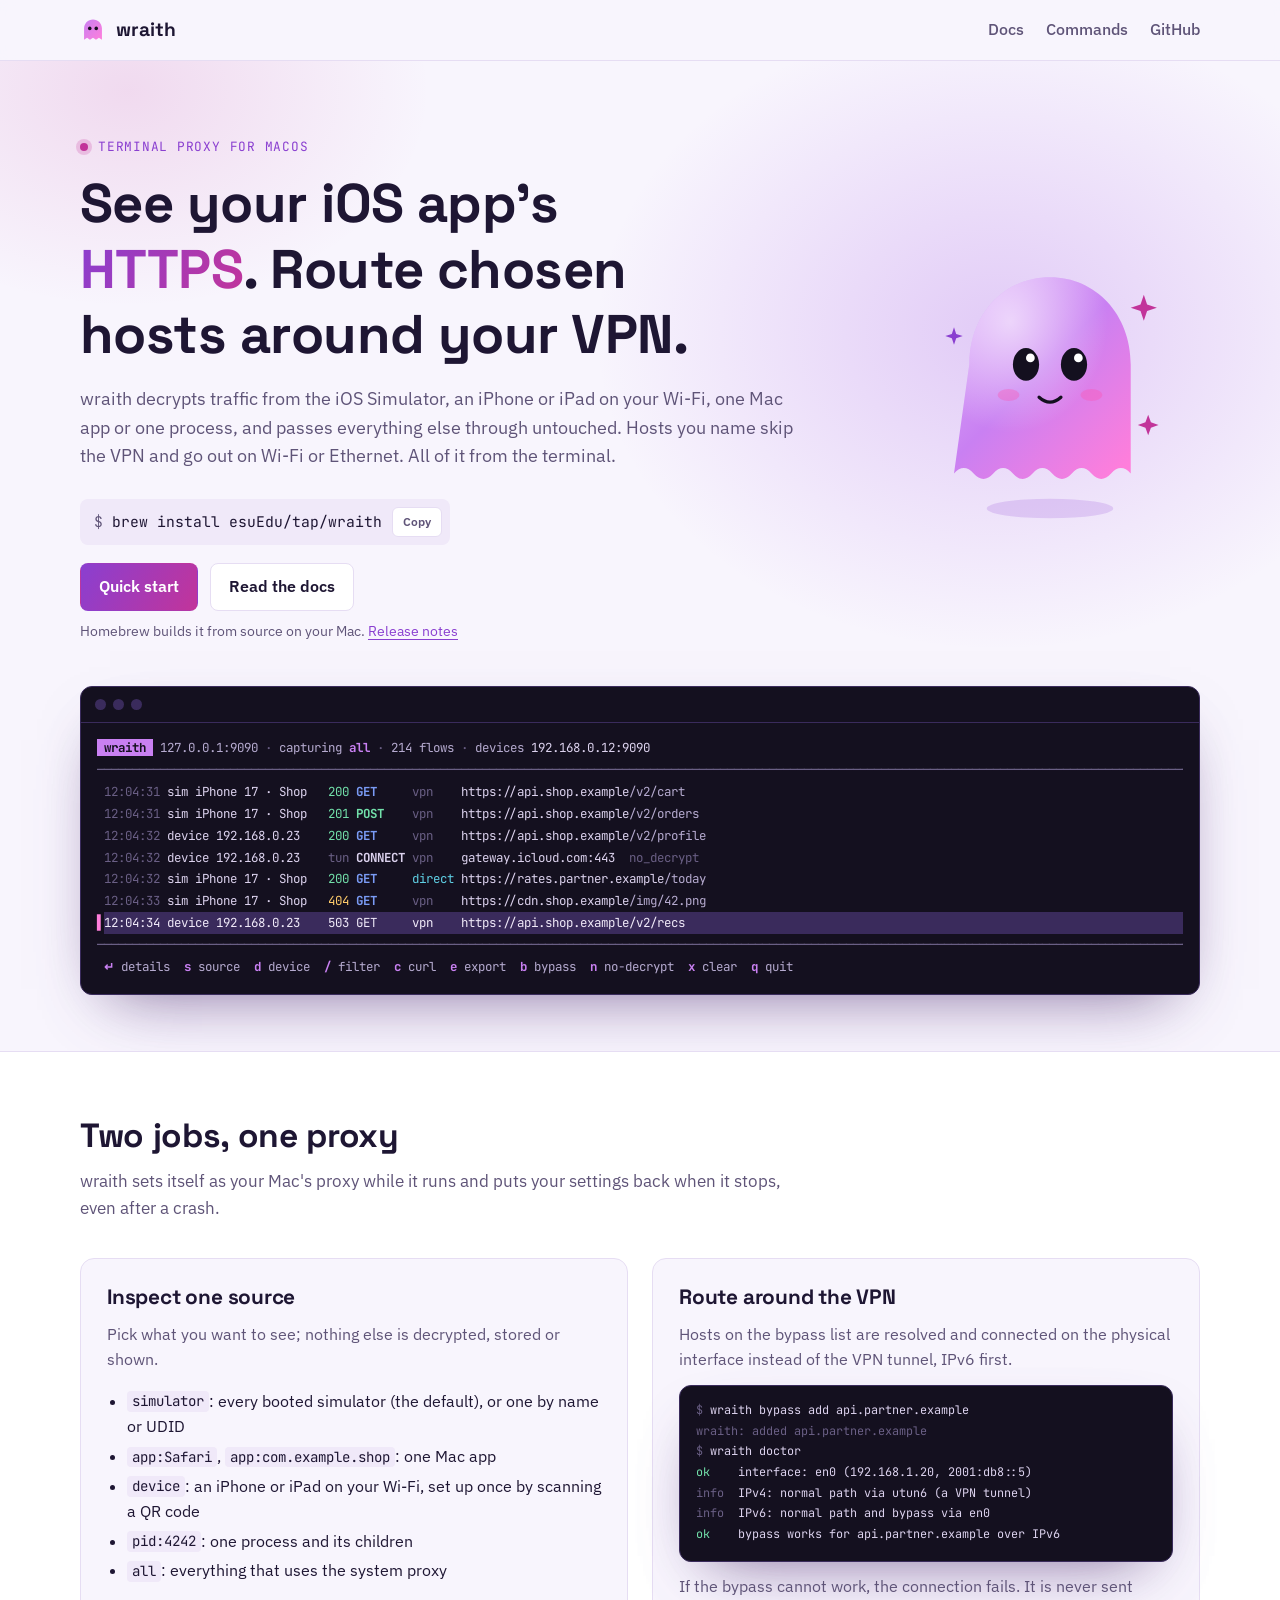
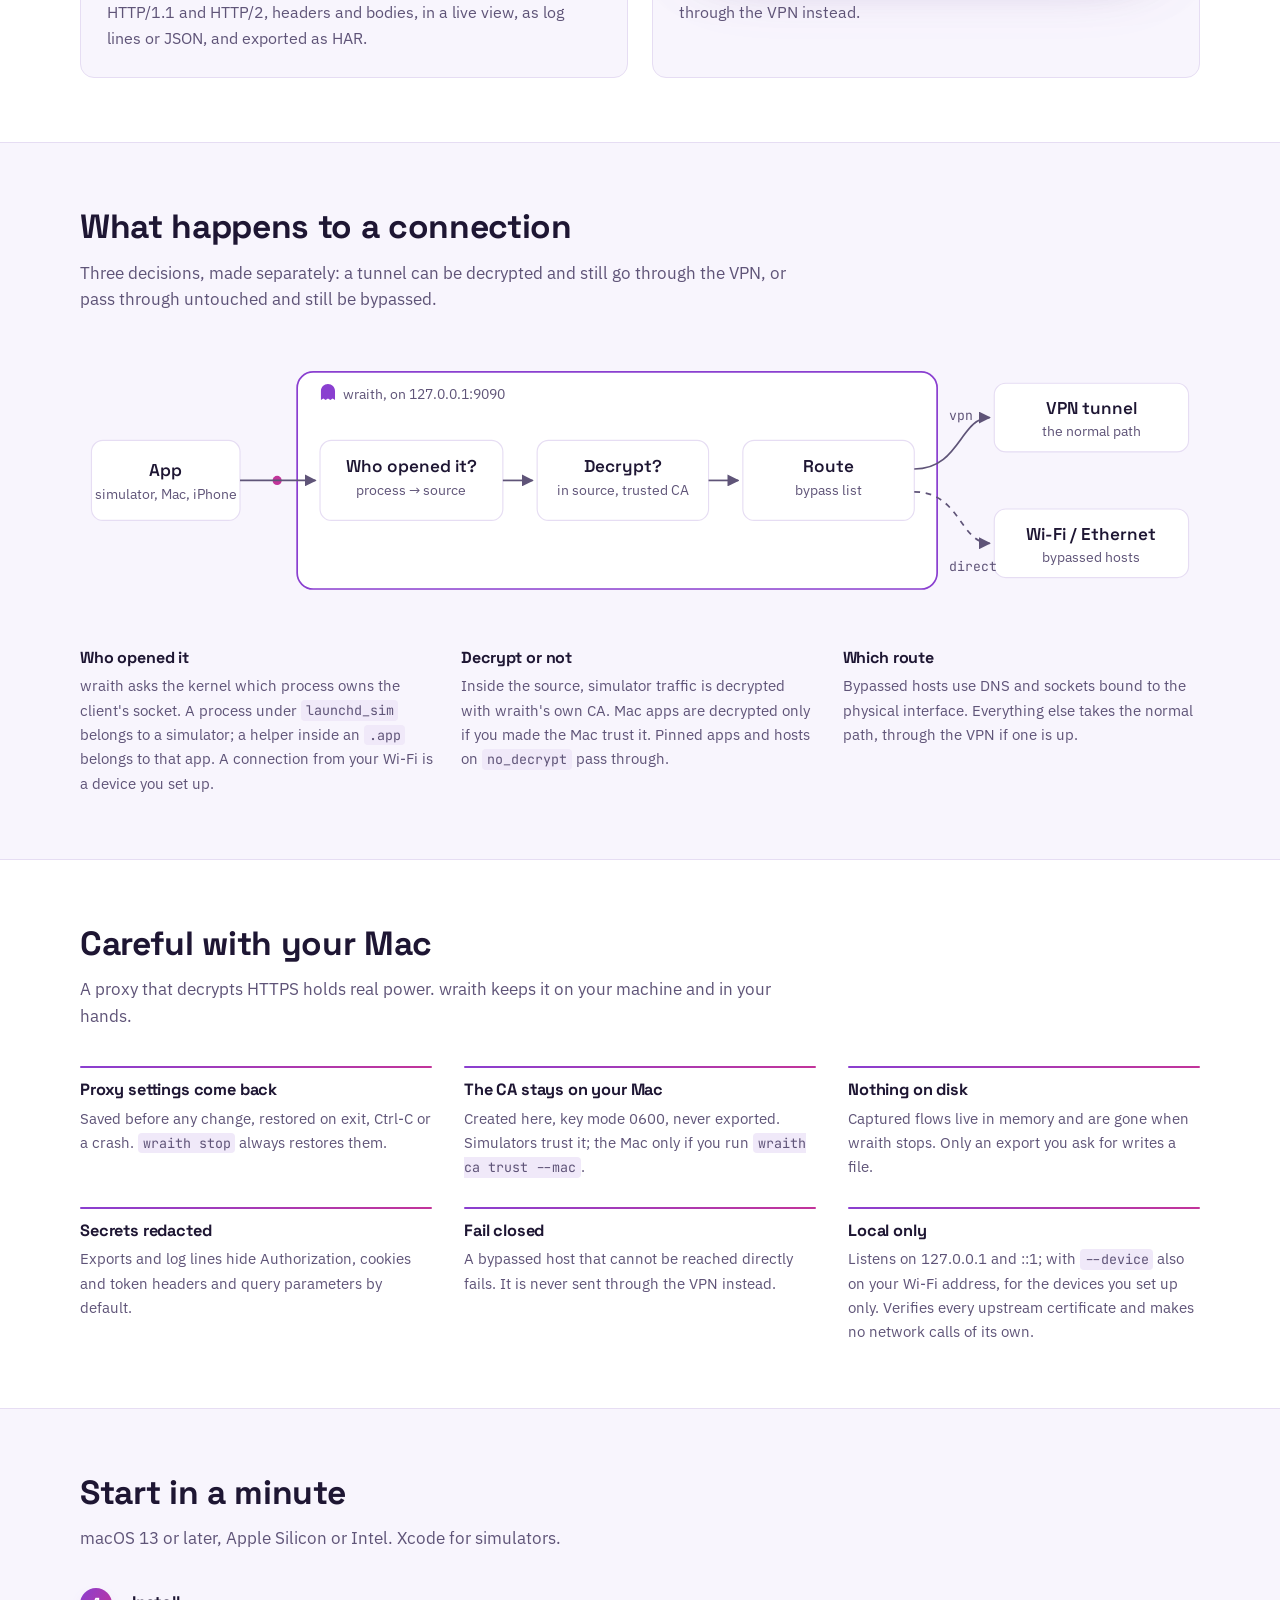
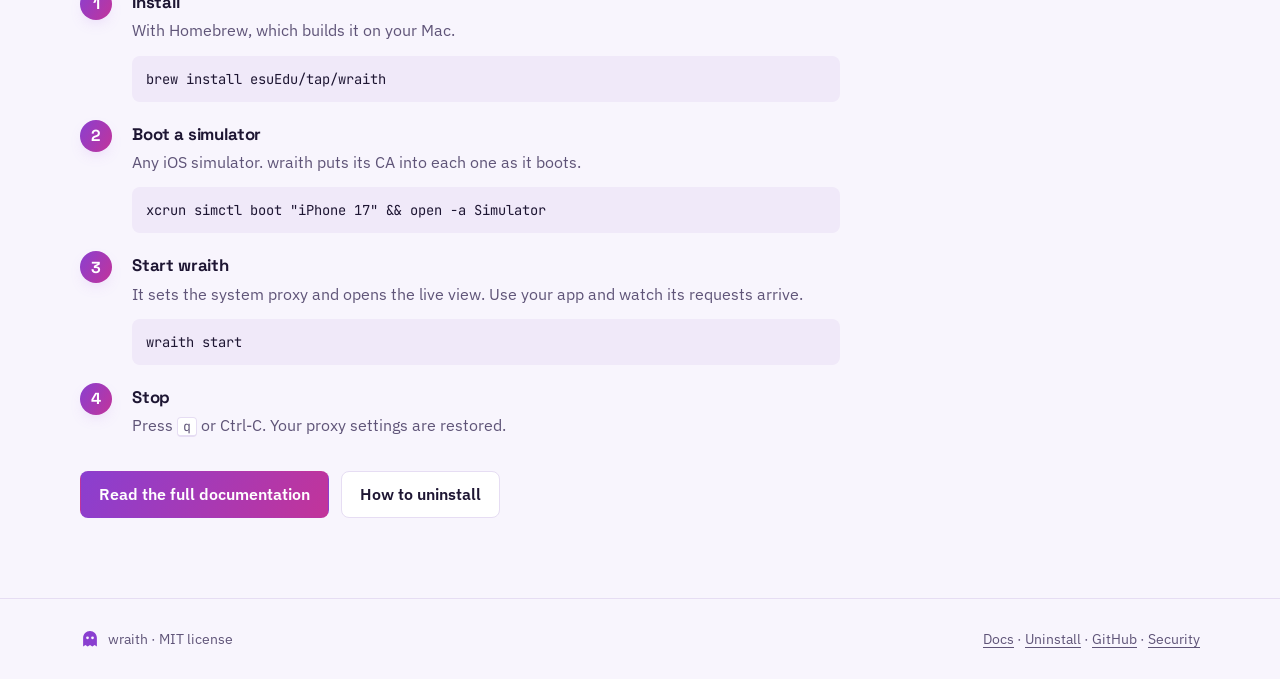
==== site/index.html @ 74ed4d68 "docs(site): Heliotrope Haze colors, the ghost mascot, a live hero and an uninstall guide Co-Authored" ====
<!doctype html>
<html lang="en">
<head>
<meta charset="utf-8">
<meta name="viewport" content="width=device-width, initial-scale=1, viewport-fit=cover">
<title>wraith · terminal proxy for macOS</title>
<meta name="description" content="wraith is a terminal proxy for macOS: inspect HTTPS from the iOS Simulator, one Mac app or one process, and send chosen hosts around your VPN.">
<link rel="icon" href="assets/favicon.svg" type="image/svg+xml">
<link rel="icon" href="assets/favicon.png" type="image/png" sizes="64x64">
<link rel="apple-touch-icon" href="assets/apple-touch-icon.png">
<meta name="theme-color" content="#14101f">
<link rel="preconnect" href="https://fonts.googleapis.com">
<link rel="preconnect" href="https://fonts.gstatic.com" crossorigin>
<link rel="stylesheet" href="https://fonts.googleapis.com/css2?family=IBM+Plex+Sans:wght@400;500;600&family=JetBrains+Mono:wght@400;500;600&family=Space+Grotesk:wght@500;600;700&display=swap">
<link rel="stylesheet" href="assets/style.css">
</head>
<body>

<header class="site-header gutter">
  <div class="container">
    <a class="brand" href="./" aria-label="wraith home">
      <svg viewBox="0 0 32 32" aria-hidden="true"><defs><linearGradient id="brand-g" x1="0" y1="0" x2="1" y2="1"><stop offset="0" stop-color="#c980f2"/><stop offset="1" stop-color="#ff7edb"/></linearGradient></defs><path d="M16 3C9.9 3 5 7.9 5 14v14l3.7-2.6L12.3 28l3.7-2.6 3.7 2.6 3.6-2.6L27 28V14C27 7.9 22.1 3 16 3z" fill="url(#brand-g)"/><circle cx="12" cy="14" r="2.2" fill="#14101f"/><circle cx="20" cy="14" r="2.2" fill="#14101f"/></svg>
      wraith
    </a>
    <nav aria-label="Main">
      <a href="docs/">Docs</a>
      <a href="docs/#commands">Commands</a>
      <a href="https://github.com/esuEdu/wraith">GitHub</a>
    </nav>
  </div>
</header>

<main>
  <section class="hero gutter">
    <div class="container">
      <div class="copy-col">
        <p class="eyebrow">Terminal proxy for macOS</p>
        <h1>See your iOS app's <span class="hl">HTTPS</span>. Route chosen hosts around your VPN.</h1>
        <p class="lead">wraith decrypts traffic from the iOS Simulator, an iPhone or iPad on your Wi-Fi, one Mac app or one process, and passes everything else through untouched. Hosts you name skip the VPN and go out on Wi-Fi or Ethernet. All of it from the terminal.</p>
        <div class="install">
          <code><span class="prompt">$ </span>brew install esuEdu/tap/wraith</code>
          <button class="copy" type="button" data-copy="brew install esuEdu/tap/wraith">Copy</button>
        </div>
        <div class="actions">
          <a class="button primary" href="docs/#quick-start">Quick start</a>
          <a class="button" href="docs/">Read the docs</a>
        </div>
        <p class="note">Homebrew builds it from source on your Mac. <a href="https://github.com/esuEdu/wraith/releases/latest">Release notes</a></p>
      </div>

      <div class="mascot" aria-hidden="true">
        <svg viewBox="0 0 220 250">
          <defs>
            <linearGradient id="mascot-g" x1="0" y1="0" x2="0.9" y2="1"><stop offset="0" stop-color="#dcb2fa"/><stop offset="0.5" stop-color="#c980f2"/><stop offset="1" stop-color="#ff7edb"/></linearGradient>
            <radialGradient id="mascot-shine" cx="0.32" cy="0.22" r="0.55"><stop offset="0" stop-color="#ffffff" stop-opacity="0.6"/><stop offset="1" stop-color="#ffffff" stop-opacity="0"/></radialGradient>
          </defs>
          <ellipse class="shadow" cx="110" cy="236" rx="58" ry="9"/>
          <g class="body">
            <path d="M36 104C36 58 68 24 110 24s74 34 74 80v100q-9-10-18 0t-18 0q-9-10-18 0t-18 0q-9-10-18 0t-18 0q-9-10-18 0t-18 0q-9-10-18 0z" fill="url(#mascot-g)"/>
            <path d="M36 104C36 58 68 24 110 24s74 34 74 80v100q-9-10-18 0t-18 0q-9-10-18 0t-18 0q-9-10-18 0t-18 0q-9-10-18 0t-18 0q-9-10-18 0z" fill="url(#mascot-shine)"/>
            <g class="eyes"><ellipse cx="88" cy="104" rx="12" ry="15" fill="#14101f"/><ellipse cx="132" cy="104" rx="12" ry="15" fill="#14101f"/><circle cx="92" cy="98" r="4" fill="#fff"/><circle cx="136" cy="98" r="4" fill="#fff"/></g>
            <ellipse cx="72" cy="132" rx="10" ry="5.5" fill="#ff4fb0" opacity="0.35"/>
            <ellipse cx="148" cy="132" rx="10" ry="5.5" fill="#ff4fb0" opacity="0.35"/>
            <path d="M100 134q10 9 20 0" stroke="#14101f" stroke-width="3" fill="none" stroke-linecap="round"/>
          </g>
          <path class="spark" d="M196 40l3 9 9 3-9 3-3 9-3-9-9-3 9-3z"/>
          <path class="spark b" d="M22 70l2 6 6 2-6 2-2 6-2-6-6-2 6-2z"/>
          <path class="spark c" d="M200 150l2.5 7 7 2.5-7 2.5-2.5 7-2.5-7-7-2.5 7-2.5z"/>
        </svg>
      </div>

      <figure class="terminal" aria-label="The wraith live view, showing flows from an app in the iPhone 17 simulator and from an iPhone on the same Wi-Fi">
        <div class="chrome" aria-hidden="true"><i></i><i></i><i></i></div>
<pre><span class="t-badge"> wraith </span> <span class="t-soft">127.0.0.1:9090</span><span class="t-dim"> · </span><span class="t-soft">capturing </span><span class="t-acc"><b>all</b></span><span class="t-dim"> · </span><span class="t-soft"><span id="live-count">214</span> flows</span><span class="t-dim"> · </span><span class="t-soft">devices </span>192.168.0.12:9090
<span class="t-dim t-rule">────────────────────────────────────────────────────────────────────────────────────────────────────────────────────────────────────────────────────────────────────────────────────────────────────────</span>
<span id="live-rows"><span class="live-row"> <span class="t-dim">12:04:31</span> sim iPhone 17 · Shop   <span class="t-ok">200</span> <span class="t-get">GET    </span> <span class="t-dim">vpn   </span> https://api.shop.example<span class="t-soft">/v2/cart</span>
</span><span class="live-row"> <span class="t-dim">12:04:31</span> sim iPhone 17 · Shop   <span class="t-ok">201</span> <span class="t-post">POST   </span> <span class="t-dim">vpn   </span> https://api.shop.example<span class="t-soft">/v2/orders</span>
</span><span class="live-row"> <span class="t-dim">12:04:32</span> device 192.168.0.23    <span class="t-ok">200</span> <span class="t-get">GET    </span> <span class="t-dim">vpn   </span> https://api.shop.example<span class="t-soft">/v2/profile</span>
</span><span class="live-row"> <span class="t-dim">12:04:32</span> device 192.168.0.23    <span class="t-dim">tun</span> <b>CONNECT</b> <span class="t-dim">vpn   </span> gateway.icloud.com:443<span class="t-soft"></span>  <span class="t-dim">no_decrypt</span>
</span><span class="live-row"> <span class="t-dim">12:04:32</span> sim iPhone 17 · Shop   <span class="t-ok">200</span> <span class="t-get">GET    </span> <span class="t-mag">direct</span> https://rates.partner.example<span class="t-soft">/today</span>
</span><span class="live-row"> <span class="t-dim">12:04:33</span> sim iPhone 17 · Shop   <span class="t-warn">404</span> <span class="t-get">GET    </span> <span class="t-dim">vpn   </span> https://cdn.shop.example<span class="t-soft">/img/42.png</span>
</span><span class="live-row"><span class="t-mark">▌</span><span class="t-sel">12:04:34 device 192.168.0.23    503 GET     vpn    https://api.shop.example/v2/recs</span>
</span></span><span class="t-dim t-rule">────────────────────────────────────────────────────────────────────────────────────────────────────────────────────────────────────────────────────────────────────────────────────────────────────────</span>
 <span class="t-acc"><b>↵</b></span> <span class="t-soft">details</span>  <span class="t-acc"><b>s</b></span> <span class="t-soft">source</span>  <span class="t-acc"><b>d</b></span> <span class="t-soft">device</span>  <span class="t-acc"><b>/</b></span> <span class="t-soft">filter</span>  <span class="t-acc"><b>c</b></span> <span class="t-soft">curl</span>  <span class="t-acc"><b>e</b></span> <span class="t-soft">export</span>  <span class="t-acc"><b>b</b></span> <span class="t-soft">bypass</span>  <span class="t-acc"><b>n</b></span> <span class="t-soft">no-decrypt</span>  <span class="t-acc"><b>x</b></span> <span class="t-soft">clear</span>  <span class="t-acc"><b>q</b></span> <span class="t-soft">quit</span></pre>
      </figure>
    </div>
  </section>

  <section class="band alt gutter" aria-labelledby="jobs-title">
    <div class="container">
      <h2 id="jobs-title">Two jobs, one proxy</h2>
      <p class="intro">wraith sets itself as your Mac's proxy while it runs and puts your settings back when it stops, even after a crash.</p>
      <div class="jobs">
        <div class="job">
          <h3>Inspect one source</h3>
          <p>Pick what you want to see; nothing else is decrypted, stored or shown.</p>
          <ul>
            <li><code>simulator</code>: every booted simulator (the default), or one by name or UDID</li>
            <li><code>app:Safari</code>, <code>app:com.example.shop</code>: one Mac app</li>
            <li><code>device</code>: an iPhone or iPad on your Wi-Fi, set up once by scanning a QR code</li>
            <li><code>pid:4242</code>: one process and its children</li>
            <li><code>all</code>: everything that uses the system proxy</li>
          </ul>
          <p>HTTP/1.1 and HTTP/2, headers and bodies, in a live view, as log lines or JSON, and exported as HAR.</p>
        </div>
        <div class="job">
          <h3>Route around the VPN</h3>
          <p>Hosts on the bypass list are resolved and connected on the physical interface instead of the VPN tunnel, IPv6 first.</p>
          <div class="terminal">
<pre><span class="t-dim">$</span> wraith bypass add api.partner.example
<span class="t-dim">wraith: added api.partner.example</span>
<span class="t-dim">$</span> wraith doctor
<span class="t-ok">ok</span>    interface: en0 (192.168.1.20, 2001:db8::5)
<span class="t-dim">info</span>  IPv4: normal path via utun6 (a VPN tunnel)
<span class="t-dim">info</span>  IPv6: normal path and bypass via en0
<span class="t-ok">ok</span>    bypass works for api.partner.example over IPv6</pre>
          </div>
          <p>If the bypass cannot work, the connection fails. It is never sent through the VPN instead.</p>
        </div>
      </div>
    </div>
  </section>

  <section class="band gutter" aria-labelledby="flow-title">
    <div class="container">
      <h2 id="flow-title">What happens to a connection</h2>
      <p class="intro">Three decisions, made separately: a tunnel can be decrypted and still go through the VPN, or pass through untouched and still be bypassed.</p>
      <div class="flow-wrap">
        <svg class="flow" viewBox="0 0 980 230" role="img" aria-labelledby="flow-svg-title">
          <title id="flow-svg-title">An app connects to wraith; wraith asks who opened the connection, whether to decrypt it, and which route to take, then connects to the server through the VPN or through Wi-Fi or Ethernet.</title>
          <defs><marker id="arrow" viewBox="0 0 10 10" refX="9" refY="5" markerWidth="7" markerHeight="7" orient="auto-start-reverse"><path d="M0 0L10 5L0 10z" class="tip"/></marker></defs>
          <circle class="packet" r="5"><animateMotion dur="4.2s" repeatCount="indefinite" path="M75 115H655C770 115 770 60 885 60"/></circle>
          <circle class="packet b" r="5"><animateMotion dur="4.2s" begin="-1.4s" repeatCount="indefinite" path="M75 115H655C770 115 770 170 885 170"/></circle>
          <circle class="packet" r="4"><animateMotion dur="4.2s" begin="-2.8s" repeatCount="indefinite" path="M75 115H655C770 115 770 60 885 60"/></circle>
          <rect class="box" x="10" y="80" width="130" height="70" rx="10"/>
          <text class="label" x="75" y="111" text-anchor="middle">App</text>
          <text class="sub" x="75" y="131" text-anchor="middle">simulator, Mac, iPhone</text>

          <rect class="box key" x="190" y="20" width="560" height="190" rx="14" fill="none"/>
          <g class="wraith-mark" transform="translate(208 29) scale(0.56)"><path d="M16 3C9.9 3 5 7.9 5 14v14l3.7-2.6L12.3 28l3.7-2.6 3.7 2.6 3.6-2.6L27 28V14C27 7.9 22.1 3 16 3z" fill="currentColor"/></g>
          <text class="sub" x="230" y="44">wraith, on 127.0.0.1:9090</text>

          <rect class="box" x="210" y="80" width="160" height="70" rx="10"/>
          <text class="label" x="290" y="108" text-anchor="middle">Who opened it?</text>
          <text class="sub" x="290" y="128" text-anchor="middle">process → source</text>

          <rect class="box" x="400" y="80" width="150" height="70" rx="10"/>
          <text class="label" x="475" y="108" text-anchor="middle">Decrypt?</text>
          <text class="sub" x="475" y="128" text-anchor="middle">in source, trusted CA</text>

          <rect class="box" x="580" y="80" width="150" height="70" rx="10"/>
          <text class="label" x="655" y="108" text-anchor="middle">Route</text>
          <text class="sub" x="655" y="128" text-anchor="middle">bypass list</text>

          <rect class="box" x="800" y="30" width="170" height="60" rx="10"/>
          <text class="label" x="885" y="57" text-anchor="middle">VPN tunnel</text>
          <text class="sub" x="885" y="76" text-anchor="middle">the normal path</text>
          <rect class="box" x="800" y="140" width="170" height="60" rx="10"/>
          <text class="label" x="885" y="167" text-anchor="middle">Wi-Fi / Ethernet</text>
          <text class="sub" x="885" y="186" text-anchor="middle">bypassed hosts</text>

          <path class="edge" d="M140 115H206" marker-end="url(#arrow)"/>
          <path class="edge" d="M370 115H396" marker-end="url(#arrow)"/>
          <path class="edge" d="M550 115H576" marker-end="url(#arrow)"/>
          <path class="edge" d="M730 105C770 105 770 60 796 60" marker-end="url(#arrow)"/>
          <path class="edge alt" d="M730 125C770 125 770 170 796 170" marker-end="url(#arrow)"/>
          <text class="edge-label" x="760" y="62">vpn</text>
          <text class="edge-label" x="760" y="194">direct</text>
        </svg>
      </div>
      <div class="flow-notes">
        <div><h3>Who opened it</h3><p>wraith asks the kernel which process owns the client's socket. A process under <code>launchd_sim</code> belongs to a simulator; a helper inside an <code>.app</code> belongs to that app. A connection from your Wi-Fi is a device you set up.</p></div>
        <div><h3>Decrypt or not</h3><p>Inside the source, simulator traffic is decrypted with wraith's own CA. Mac apps are decrypted only if you made the Mac trust it. Pinned apps and hosts on <code>no_decrypt</code> pass through.</p></div>
        <div><h3>Which route</h3><p>Bypassed hosts use DNS and sockets bound to the physical interface. Everything else takes the normal path, through the VPN if one is up.</p></div>
      </div>
    </div>
  </section>

  <section class="band alt gutter" aria-labelledby="safe-title">
    <div class="container">
      <h2 id="safe-title">Careful with your Mac</h2>
      <p class="intro">A proxy that decrypts HTTPS holds real power. wraith keeps it on your machine and in your hands.</p>
      <div class="safety">
        <div><h3>Proxy settings come back</h3><p>Saved before any change, restored on exit, Ctrl-C or a crash. <code>wraith stop</code> always restores them.</p></div>
        <div><h3>The CA stays on your Mac</h3><p>Created here, key mode 0600, never exported. Simulators trust it; the Mac only if you run <code>wraith ca trust --mac</code>.</p></div>
        <div><h3>Nothing on disk</h3><p>Captured flows live in memory and are gone when wraith stops. Only an export you ask for writes a file.</p></div>
        <div><h3>Secrets redacted</h3><p>Exports and log lines hide Authorization, cookies and token headers and query parameters by default.</p></div>
        <div><h3>Fail closed</h3><p>A bypassed host that cannot be reached directly fails. It is never sent through the VPN instead.</p></div>
        <div><h3>Local only</h3><p>Listens on 127.0.0.1 and ::1; with <code>--device</code> also on your Wi-Fi address, for the devices you set up only. Verifies every upstream certificate and makes no network calls of its own.</p></div>
      </div>
    </div>
  </section>

  <section class="band gutter" aria-labelledby="start-title">
    <div class="container">
      <h2 id="start-title">Start in a minute</h2>
      <p class="intro">macOS 13 or later, Apple Silicon or Intel. Xcode for simulators.</p>
      <ol class="steps">
        <li><h3>Install</h3><p>With Homebrew, which builds it on your Mac.</p><pre class="block">brew install esuEdu/tap/wraith</pre></li>
        <li><h3>Boot a simulator</h3><p>Any iOS simulator. wraith puts its CA into each one as it boots.</p><pre class="block">xcrun simctl boot "iPhone 17" &amp;&amp; open -a Simulator</pre></li>
        <li><h3>Start wraith</h3><p>It sets the system proxy and opens the live view. Use your app and watch its requests arrive.</p><pre class="block">wraith start</pre></li>
        <li><h3>Stop</h3><p>Press <kbd>q</kbd> or Ctrl-C. Your proxy settings are restored.</p></li>
      </ol>
      <p class="actions" style="margin-top:28px"><a class="button primary" href="docs/">Read the full documentation</a> <a class="button" href="docs/#uninstall">How to uninstall</a></p>
    </div>
  </section>
</main>

<footer class="site-footer gutter">
  <div class="container">
    <span class="sign"><svg viewBox="0 0 32 32" aria-hidden="true"><path d="M16 3C9.9 3 5 7.9 5 14v14l3.7-2.6L12.3 28l3.7-2.6 3.7 2.6 3.6-2.6L27 28V14C27 7.9 22.1 3 16 3z" fill="currentColor"/><circle cx="12" cy="14" r="2.2" fill="var(--bg)"/><circle cx="20" cy="14" r="2.2" fill="var(--bg)"/></svg> wraith · MIT license</span>
    <span><a href="docs/">Docs</a> · <a href="docs/#uninstall">Uninstall</a> · <a href="https://github.com/esuEdu/wraith">GitHub</a> · <a href="https://github.com/esuEdu/wraith/security/policy">Security</a></span>
  </div>
</footer>

<script src="assets/site.js"></script>
</body>
</html>
---- site/assets/style.css ----
/* wraith site. One stylesheet for the home page and the docs.
   Layout: a centered column (home) and a two-column docs layout with a sticky table of contents.
   Colors: wraith's Heliotrope Haze, violet with a pink highlight, in a light and a dark page.
   The terminal panels stay dark in both themes: they show a terminal. */
:root {
  --bg: #f8f5fd;
  --surface: #ffffff;
  --ink: #1e1633;
  --muted: #5f5478;
  --line: #e6ddf3;
  --accent: #8a3fd0;
  --accent-2: #c2349a;
  --accent-ink: #ffffff;
  --accent-soft: #f2e8fd;
  --code-bg: #f0e9f9;
  --glow: rgba(167, 94, 230, 0.28);
  --grad: linear-gradient(120deg, #8a3fd0, #c2349a);
  /* the terminal drawings use wraith's Heliotrope Haze theme, in light and dark pages alike */
  --term-bg: #14101f;
  --term-line: #3a2b5c;
  --term-fg: #dcd2ee;
  --term-dim: #6a5f85;
  --term-soft: #b6abd0;
  --term-ok: #72e0aa;
  --term-warn: #fdca6a;
  --term-bad: #f66e93;
  --term-accent: #c980f2;
  --term-mark: #ff7edb;
  --term-blue: #7a9bf5;
  --term-cyan: #5fd0e5;
  --term-sel: #3a2b5c;
  --term-bright: #f0eaf9;
  --font-display: "Space Grotesk", "Avenir Next", "Segoe UI", sans-serif;
  --font-body: "IBM Plex Sans", -apple-system, "Segoe UI", sans-serif;
  --font-mono: "JetBrains Mono", ui-monospace, "SF Mono", Menlo, monospace;
  color-scheme: light;
}
@media (prefers-color-scheme: dark) {
  :root:not([data-theme="light"]) {
    --bg: #100c1a; --surface: #181226; --ink: #e4dcf3; --muted: #a79dc2; --line: #2a2140;
    --accent: #c980f2; --accent-2: #ff7edb; --accent-ink: #14101f; --accent-soft: #251a3b; --code-bg: #1e1730;
    --glow: rgba(201, 128, 242, 0.30); --grad: linear-gradient(120deg, #c980f2, #ff7edb);
    color-scheme: dark;
  }
}
:root[data-theme="dark"] {
  --bg: #100c1a; --surface: #181226; --ink: #e4dcf3; --muted: #a79dc2; --line: #2a2140;
  --accent: #c980f2; --accent-2: #ff7edb; --accent-ink: #14101f; --accent-soft: #251a3b; --code-bg: #1e1730;
  --glow: rgba(201, 128, 242, 0.30); --grad: linear-gradient(120deg, #c980f2, #ff7edb);
  color-scheme: dark;
}

* { box-sizing: border-box; }
html { scroll-padding-top: 76px; }
body {
  margin: 0;
  background: var(--bg);
  color: var(--ink);
  font-family: var(--font-body);
  font-size: 16px;
  line-height: 1.6;
  -webkit-font-smoothing: antialiased;
}
img, svg { max-width: 100%; }
a { color: var(--accent); text-underline-offset: 3px; }
a:hover { text-decoration-thickness: 2px; }
:focus-visible { outline: 2px solid var(--accent); outline-offset: 3px; border-radius: 3px; }
h1, h2, h3 { font-family: var(--font-display); line-height: 1.2; text-wrap: balance; letter-spacing: -0.01em; }
code, pre, kbd { font-family: var(--font-mono); }
code { font-size: 0.88em; background: var(--code-bg); padding: 0.1em 0.35em; border-radius: 4px; }
kbd { font-size: 0.82em; border: 1px solid var(--line); border-bottom-width: 2px; border-radius: 4px; padding: 0 0.4em; background: var(--surface); }

.gutter { padding-left: max(20px, env(safe-area-inset-left, 0px)); padding-right: max(20px, env(safe-area-inset-right, 0px)); }
.container { max-width: 1120px; margin: 0 auto; }

/* Header */
.site-header { position: sticky; top: 0; z-index: 20; background: color-mix(in srgb, var(--bg) 88%, transparent); backdrop-filter: blur(8px); border-bottom: 1px solid var(--line); }
.site-header .container { display: flex; align-items: center; gap: 24px; min-height: 60px; }
.brand { display: flex; align-items: center; gap: 10px; color: var(--ink); text-decoration: none; font-family: var(--font-display); font-weight: 700; font-size: 1.2rem; }
.brand svg { width: 26px; height: 26px; color: var(--accent); transition: transform 0.3s; }
.brand:hover svg { transform: rotate(-8deg) translateY(-2px); }
.site-header nav { margin-left: auto; display: flex; gap: 22px; flex-wrap: wrap; }
.site-header nav a { color: var(--muted); text-decoration: none; font-weight: 500; }
.site-header nav a:hover, .site-header nav a[aria-current="page"] { color: var(--ink); }

/* Buttons and commands */
.actions { display: flex; flex-wrap: wrap; gap: 12px; align-items: center; }
.button { display: inline-flex; align-items: center; gap: 8px; padding: 10px 18px; border-radius: 8px; font-weight: 600; text-decoration: none; border: 1px solid var(--line); color: var(--ink); background: var(--surface); }
.button { transition: transform 0.15s, box-shadow 0.2s, border-color 0.2s; }
.button.primary { background: var(--grad); border-color: transparent; color: var(--accent-ink); }
.button:hover { border-color: var(--accent); transform: translateY(-1px); }
.button.primary:hover { box-shadow: 0 8px 24px -8px var(--glow); }
.install { display: flex; align-items: center; gap: 10px; background: var(--code-bg); border-radius: 8px; padding: 8px 8px 8px 14px; max-width: 100%; }
.install code { background: none; padding: 0; font-size: 0.92rem; overflow-x: auto; white-space: nowrap; min-width: 0; }
.install .prompt { color: var(--muted); user-select: none; }
.copy { flex: none; font: inherit; font-size: 0.78rem; font-weight: 600; cursor: pointer; border: 1px solid var(--line); background: var(--surface); color: var(--muted); border-radius: 6px; padding: 4px 10px; }
.copy:hover { color: var(--ink); border-color: var(--accent); }

/* Terminal */
.terminal { margin: 0; background: var(--term-bg); color: var(--term-fg); border-radius: 12px; border: 1px solid var(--term-line); overflow: hidden; box-shadow: 0 30px 80px -36px var(--glow), 0 24px 60px -30px rgba(20, 10, 40, 0.55); min-width: 0; }
.terminal .chrome { display: flex; gap: 7px; padding: 12px 14px; border-bottom: 1px solid var(--term-line); }
.terminal .chrome i { width: 11px; height: 11px; border-radius: 50%; background: var(--term-line); display: block; }
.terminal pre { margin: 0; padding: 14px 16px 16px; font-size: 0.78rem; line-height: 1.75; overflow-x: auto; }
.t-dim { color: var(--term-dim); } .t-ok { color: var(--term-ok); } .t-warn { color: var(--term-warn); }
.t-bad { color: var(--term-bad); } .t-acc { color: var(--term-accent); } .t-bold { font-weight: 600; color: var(--term-bright); }
.t-soft { color: var(--term-soft); } .t-mark { color: var(--term-mark); }
.t-get { color: var(--term-blue); font-weight: 700; } .t-post { color: var(--term-ok); font-weight: 700; }
.t-sel { background: var(--term-sel); color: var(--term-bright); display: inline-block; width: calc(100% - 1ch); }
.t-badge { background: var(--term-accent); color: var(--term-bg); font-weight: 700; }
.t-mag { color: var(--term-cyan); }
.t-rule { display: inline-block; width: 100%; overflow: hidden; vertical-align: bottom; }

/* Home */
.hero { padding-block: 72px 56px; position: relative; overflow: hidden; }
.hero::before { content: ""; position: absolute; left: 0; right: 0; top: -300px; height: 1100px; pointer-events: none;
  background: radial-gradient(560px 440px at 78% 52%, var(--glow), transparent 72%), radial-gradient(420px 300px at 10% 30%, color-mix(in srgb, var(--accent-2) 14%, transparent), transparent 72%); }
.hero .container { display: grid; grid-template-columns: minmax(0, 1fr) 300px; gap: 44px 32px; position: relative; }
.hero .copy-col { max-width: 760px; }
.hero .terminal { grid-column: 1 / -1; }
.hero h1 .hl { background: var(--grad); -webkit-background-clip: text; background-clip: text; color: transparent; }

/* The ghost: floats, blinks now and then; its shadow breathes with it */
.mascot { align-self: center; justify-self: center; width: 240px; position: relative; }
.mascot svg { width: 100%; height: auto; display: block; overflow: visible; }
.mascot .body { animation: float 4.5s ease-in-out infinite; transform-origin: center; transform-box: fill-box; }
.mascot .eyes { animation: blink 5.5s infinite; transform-origin: center; transform-box: fill-box; }
.mascot .shadow { fill: var(--accent); opacity: 0.18; animation: breathe 4.5s ease-in-out infinite; transform-origin: center; transform-box: fill-box; }
.mascot .spark { fill: var(--accent-2); animation: twinkle 3s ease-in-out infinite; transform-origin: center; transform-box: fill-box; }
.mascot .spark.b { animation-delay: 1s; fill: var(--accent); } .mascot .spark.c { animation-delay: 2s; }
@keyframes float { 0%, 100% { transform: translateY(0) rotate(-2deg); } 50% { transform: translateY(-14px) rotate(2deg); } }
@keyframes breathe { 0%, 100% { transform: scaleX(1); opacity: 0.2; } 50% { transform: scaleX(0.78); opacity: 0.1; } }
@keyframes blink { 0%, 92%, 100% { transform: scaleY(1); } 95% { transform: scaleY(0.1); } }
@keyframes twinkle { 0%, 100% { opacity: 0; transform: scale(0.4); } 50% { opacity: 1; transform: scale(1); } }

/* The live view picture: new rows slide in */
.live-row.new { animation: arrive 0.6s ease-out; }
@keyframes arrive { from { opacity: 0; } to { opacity: 1; } }
.eyebrow { font-family: var(--font-mono); font-size: 0.8rem; letter-spacing: 0.06em; text-transform: uppercase; color: var(--accent); margin: 0 0 14px; display: inline-flex; align-items: center; gap: 10px; }
.eyebrow::before { content: ""; width: 8px; height: 8px; border-radius: 50%; background: var(--accent-2); box-shadow: 0 0 0 4px color-mix(in srgb, var(--accent-2) 22%, transparent); animation: pulse 2.4s ease-in-out infinite; }
@keyframes pulse { 50% { box-shadow: 0 0 0 7px transparent; } }
.hero h1 { font-size: clamp(2.1rem, 5vw, 3.4rem); margin: 0 0 18px; }
.hero .lead { font-size: 1.12rem; color: var(--muted); margin: 0 0 28px; max-width: 40em; }
.hero .install { margin-bottom: 18px; width: fit-content; }
.hero .note { font-size: 0.85rem; color: var(--muted); margin: 10px 0 0; }

.band { padding-block: 64px; border-top: 1px solid var(--line); }
.band.alt { background: var(--surface); }
.band h2 { font-size: clamp(1.6rem, 3vw, 2.1rem); margin: 0 0 12px; }
.band .intro { color: var(--muted); max-width: 44em; margin: 0 0 36px; font-size: 1.05rem; }

.jobs { display: grid; grid-template-columns: repeat(2, minmax(0, 1fr)); gap: 24px; }
.job { background: var(--surface); border: 1px solid var(--line); border-radius: 14px; padding: 26px; display: flex; flex-direction: column; gap: 12px; min-width: 0; transition: transform 0.2s, box-shadow 0.25s, border-color 0.25s; }
.job:hover { transform: translateY(-3px); border-color: color-mix(in srgb, var(--accent) 45%, var(--line)); box-shadow: 0 18px 40px -24px var(--glow); }
.band.alt .job { background: var(--bg); }
.job h3 { margin: 0; font-size: 1.3rem; }
.job p { margin: 0; color: var(--muted); }
.job ul { margin: 0; padding-left: 20px; }
.job li { margin: 4px 0; }
.job .terminal pre { font-size: 0.74rem; }

.flow-wrap { overflow-x: auto; padding-bottom: 8px; }
.flow { min-width: 760px; width: 100%; height: auto; display: block; color: var(--ink); }
.flow .box { fill: var(--surface); stroke: var(--line); }
.flow .box.key { stroke: var(--accent); stroke-width: 1.5; }
.flow .packet { fill: var(--accent-2); }
.flow .packet.b { fill: var(--accent); }
.flow .wraith-mark { color: var(--accent); }
.flow .label { font-family: var(--font-display); font-weight: 600; font-size: 15px; fill: var(--ink); }
.flow .sub { font-family: var(--font-body); font-size: 12.5px; fill: var(--muted); }
.flow .edge { stroke: var(--muted); stroke-width: 1.5; fill: none; }
.flow .edge.alt { stroke-dasharray: 5 5; }
.flow .tip { fill: var(--muted); }
.flow .edge-label { font-family: var(--font-mono); font-size: 11.5px; fill: var(--muted); }
.flow-notes { display: grid; grid-template-columns: repeat(3, minmax(0, 1fr)); gap: 24px; margin-top: 28px; }
.flow-notes h3 { font-size: 1rem; margin: 0 0 6px; }
.flow-notes p { margin: 0; color: var(--muted); font-size: 0.95rem; }

.safety { display: grid; grid-template-columns: repeat(3, minmax(0, 1fr)); gap: 28px 32px; }
.safety div { padding-top: 14px; position: relative; }
.safety div::before { content: ""; position: absolute; top: 0; left: 0; right: 0; height: 2px; background: var(--grad); border-radius: 2px; }
.safety h3 { font-size: 1.02rem; margin: 0 0 6px; }
.safety p { margin: 0; color: var(--muted); font-size: 0.95rem; }

.steps { list-style: none; margin: 0; padding: 0; display: grid; gap: 18px; counter-reset: step; max-width: 760px; }
.steps li { display: grid; grid-template-columns: 36px minmax(0, 1fr); gap: 4px 16px; counter-increment: step; }
.steps li::before { content: counter(step); grid-row: span 2; width: 32px; height: 32px; border-radius: 50%; background: var(--grad); color: var(--accent-ink); font-family: var(--font-display); font-weight: 700; display: grid; place-items: center; box-shadow: 0 6px 16px -6px var(--glow); }
.steps li > * { grid-column: 2; }
.steps li::before { grid-column: 1; grid-row: 1 / span 3; }
.steps h3 { margin: 4px 0 2px; font-size: 1.05rem; }
.steps p { margin: 0; color: var(--muted); }
.steps pre { margin: 8px 0 0; }

pre.block { background: var(--code-bg); border-radius: 8px; padding: 12px 14px; overflow-x: auto; font-size: 0.86rem; line-height: 1.6; }

.site-footer { border-top: 1px solid var(--line); padding-block: 28px calc(28px + env(safe-area-inset-bottom, 0px)); color: var(--muted); font-size: 0.9rem; }
.site-footer .container { display: flex; flex-wrap: wrap; gap: 12px 28px; justify-content: space-between; align-items: center; }
.site-footer .sign { display: inline-flex; align-items: center; gap: 8px; }
.site-footer .sign svg { width: 20px; height: 20px; color: var(--accent); }
.site-footer .sign:hover svg { animation: float 1.6s ease-in-out infinite; }
.site-footer a { color: var(--muted); }

/* Docs */
.docs { display: grid; grid-template-columns: 240px minmax(0, 1fr); gap: 56px; padding-block: 40px 80px; }
.toc { position: sticky; top: 84px; align-self: start; max-height: calc(100vh - 100px); overflow-y: auto; font-size: 0.92rem; }
.toc p { font-family: var(--font-mono); font-size: 0.75rem; letter-spacing: 0.06em; text-transform: uppercase; color: var(--muted); margin: 0 0 10px; }
.toc ol { list-style: none; margin: 0; padding: 0; display: grid; gap: 2px; }
.toc a { display: block; padding: 4px 10px; border-radius: 6px; color: var(--muted); text-decoration: none; border-left: 2px solid transparent; }
.toc a:hover { color: var(--ink); background: var(--surface); }
.toc a.active { color: var(--accent); border-left-color: var(--accent); background: var(--surface); }
.toc details summary { display: none; }
article.doc { min-width: 0; max-width: 760px; }
article.doc > header h1 { font-size: 2.3rem; margin: 0 0 10px; }
article.doc > header p { color: var(--muted); font-size: 1.08rem; margin: 0; }
article.doc section { padding-top: 34px; margin-top: 34px; border-top: 1px solid var(--line); }
article.doc h2 { font-size: 1.6rem; margin: 0 0 14px; }
article.doc h3 { font-size: 1.12rem; margin: 26px 0 8px; }
article.doc p, article.doc li { max-width: 68ch; }
article.doc ul, article.doc ol { padding-left: 22px; }
article.doc li { margin: 4px 0; }
.table-wrap { overflow-x: auto; margin: 14px 0; border: 1px solid var(--line); border-radius: 8px; }
table { border-collapse: collapse; width: 100%; font-size: 0.92rem; }
th, td { text-align: left; padding: 9px 12px; border-bottom: 1px solid var(--line); vertical-align: top; }
th { background: var(--surface); font-weight: 600; font-size: 0.82rem; text-transform: uppercase; letter-spacing: 0.04em; color: var(--muted); }
tr:last-child td { border-bottom: none; }
td code { white-space: nowrap; }
.callout { margin: 18px 0; padding: 14px 16px; border-radius: 8px; background: var(--accent-soft); border-left: 3px solid var(--accent); }
.callout.warn { border-left-color: var(--accent-2); }
article.doc > header h1 .hl { background: var(--grad); -webkit-background-clip: text; background-clip: text; color: transparent; }
ol.howto { counter-reset: step; list-style: none; padding-left: 0 !important; }
ol.howto > li { counter-increment: step; position: relative; padding-left: 40px; margin: 16px 0; }
ol.howto > li::before { content: counter(step); position: absolute; left: 0; top: 0; width: 26px; height: 26px; border-radius: 50%; background: var(--grad); color: var(--accent-ink); font-family: var(--font-display); font-weight: 700; font-size: 0.85rem; display: grid; place-items: center; }
ol.howto pre.block { margin: 8px 0 0; }
.callout p { margin: 0; }
.callout p + p { margin-top: 8px; }
.callout strong { color: var(--accent); }

/* Phone and tablet */
@media (max-width: 900px) {
  .hero { padding-block: 44px 36px; }
  .hero .container { grid-template-columns: minmax(0, 1fr); }
  .mascot { width: 130px; grid-row: 1; justify-self: start; }
  .jobs, .flow-notes { grid-template-columns: minmax(0, 1fr); }
  .safety { grid-template-columns: repeat(2, minmax(0, 1fr)); }
  .docs { grid-template-columns: minmax(0, 1fr); gap: 24px; padding-block: 24px 60px; }
  .toc { position: static; max-height: none; }
  .toc details { border: 1px solid var(--line); border-radius: 8px; background: var(--surface); padding: 10px 12px; }
  .toc details summary { display: list-item; cursor: pointer; font-weight: 600; }
  .toc details[open] summary { margin-bottom: 8px; }
  .toc > p { display: none; }
}
@media (max-width: 560px) {
  .safety { grid-template-columns: minmax(0, 1fr); }
  .site-header nav { gap: 14px; }
  .band { padding-block: 48px; }
}
@media (prefers-reduced-motion: reduce) { *, *::before { scroll-behavior: auto !important; transition: none !important; animation: none !important; } }
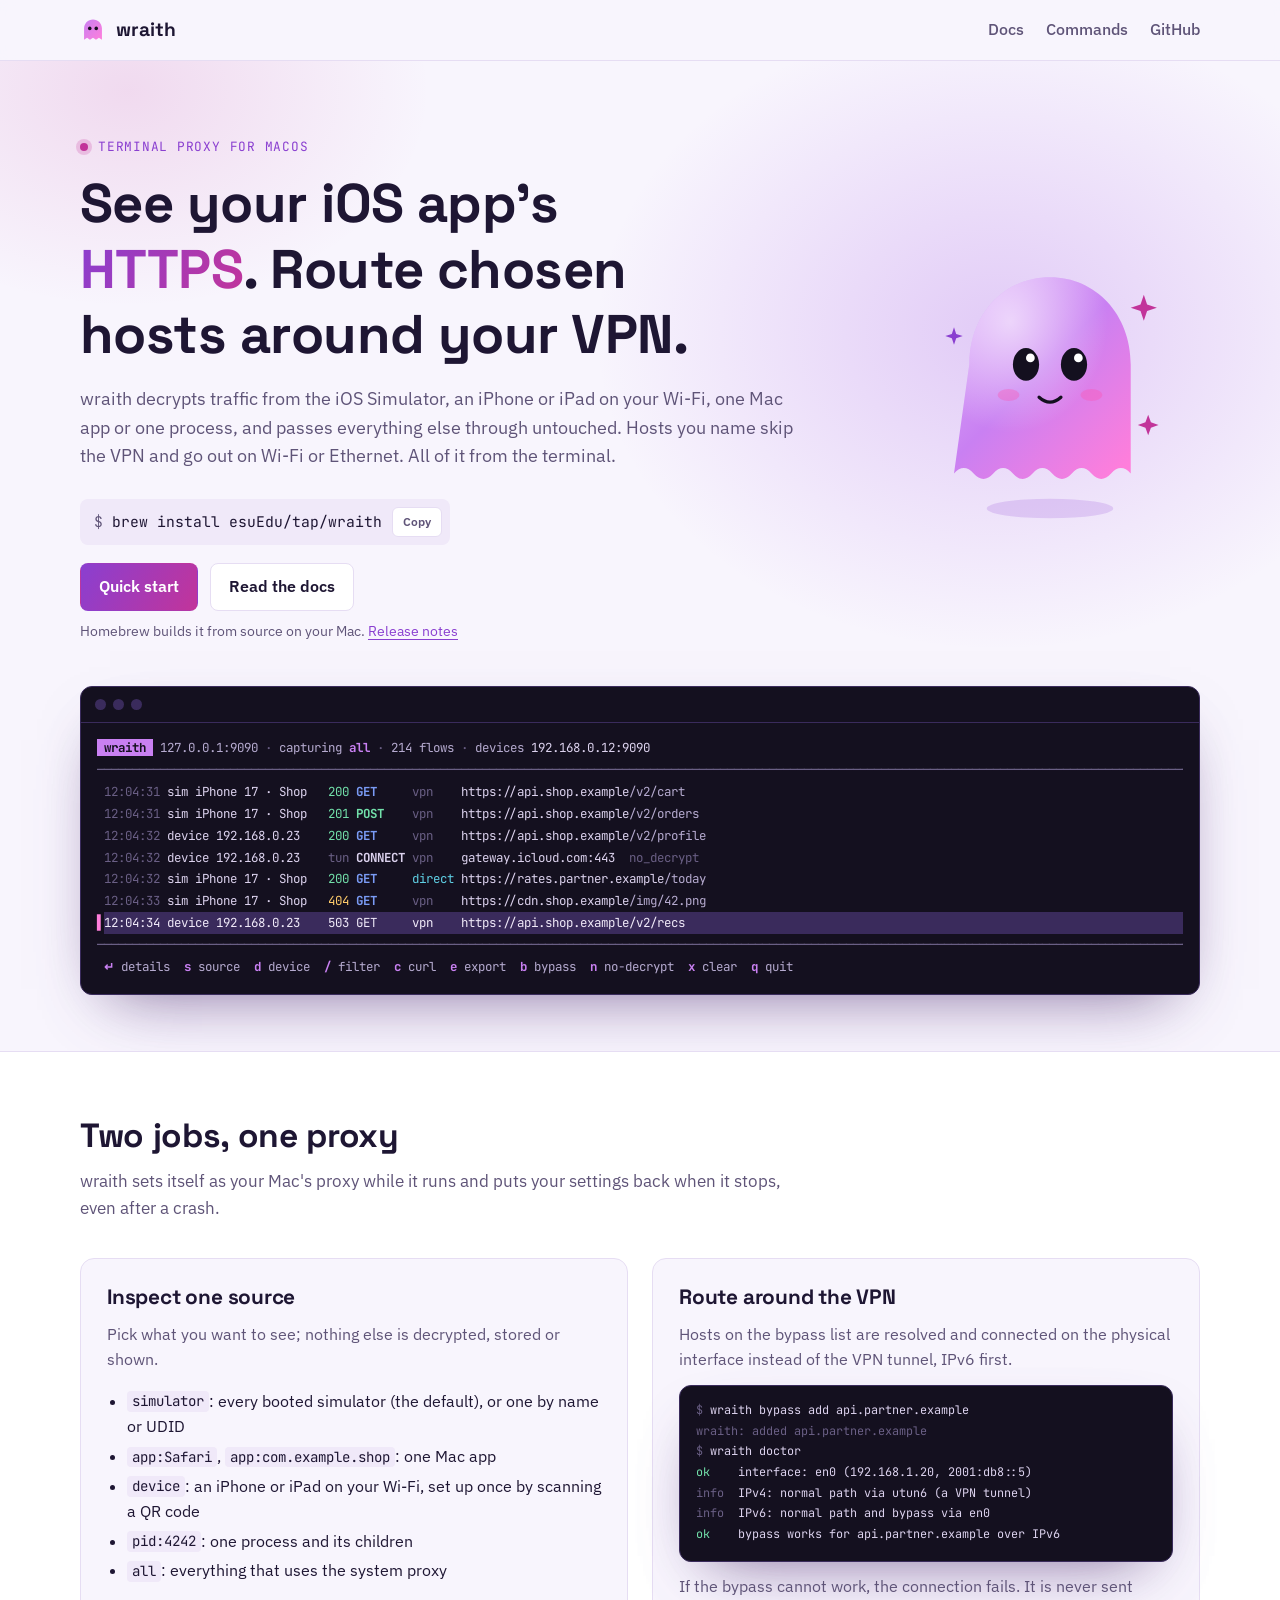
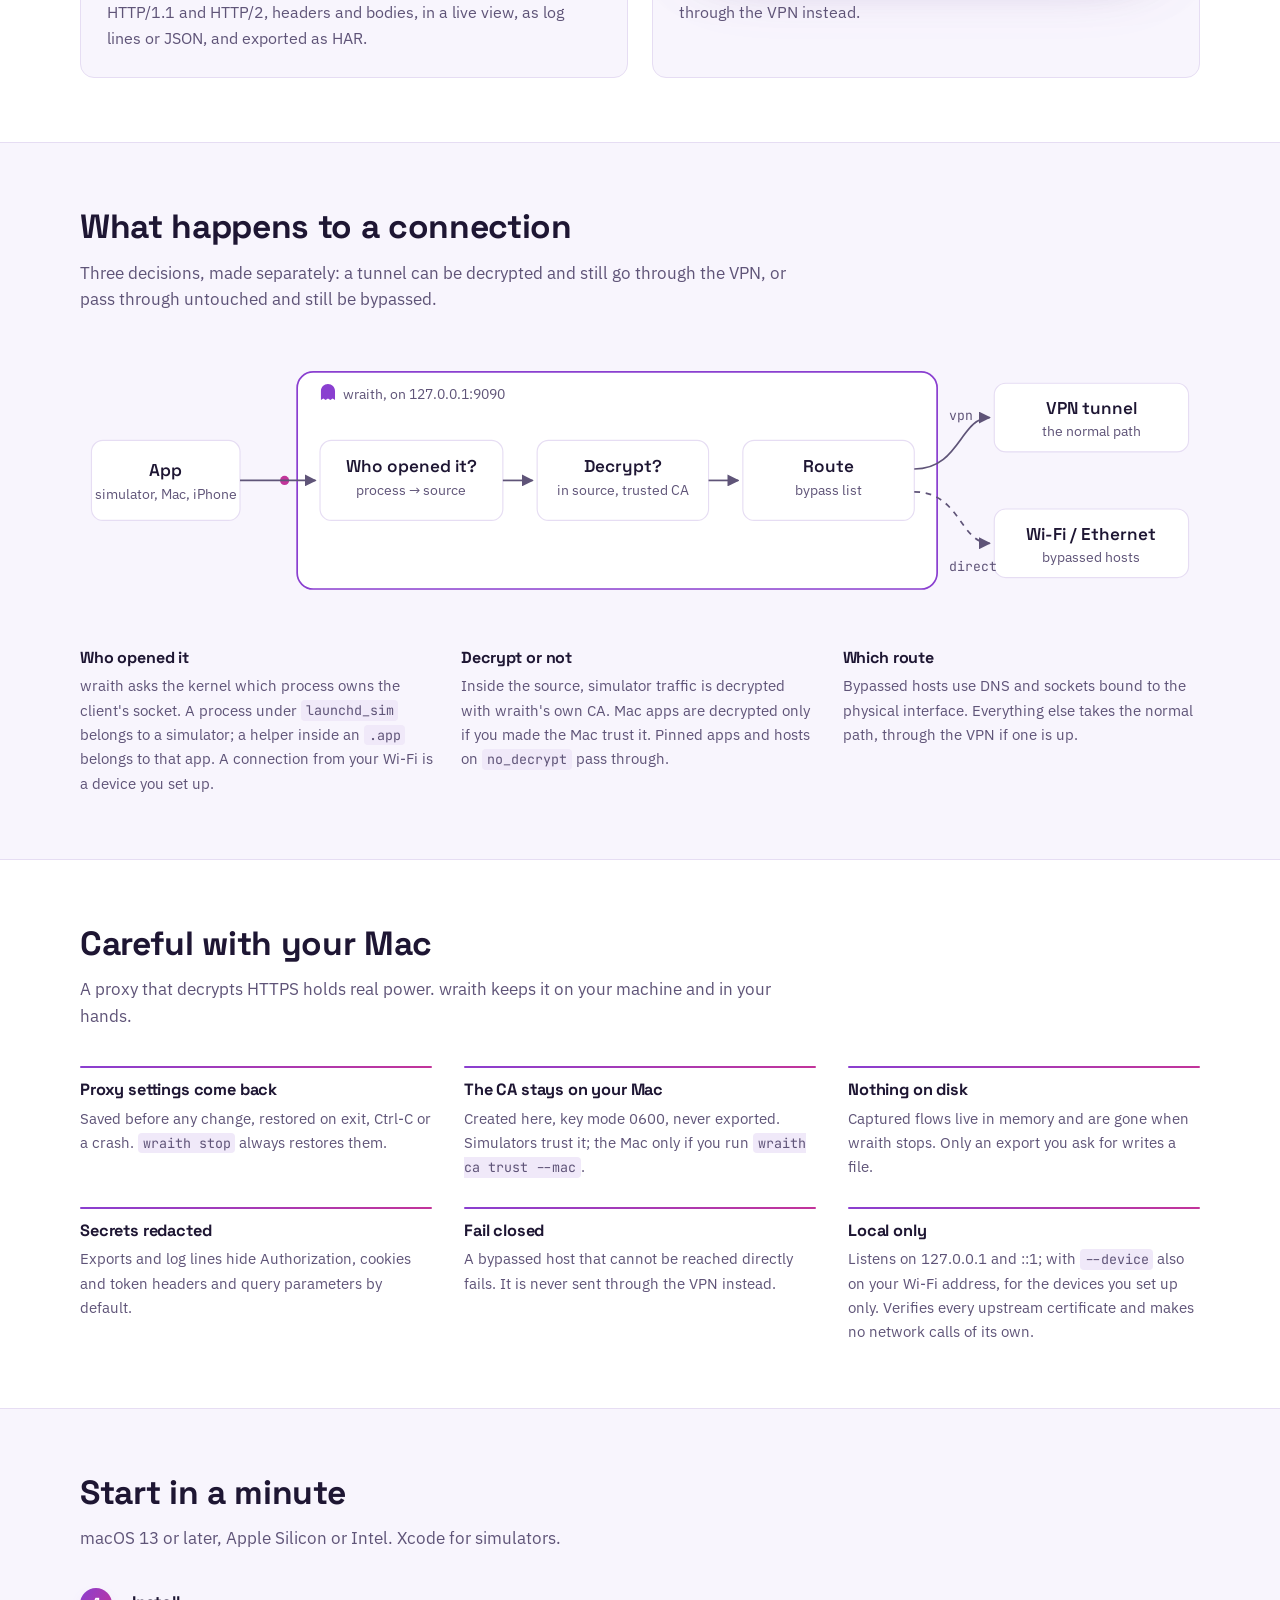
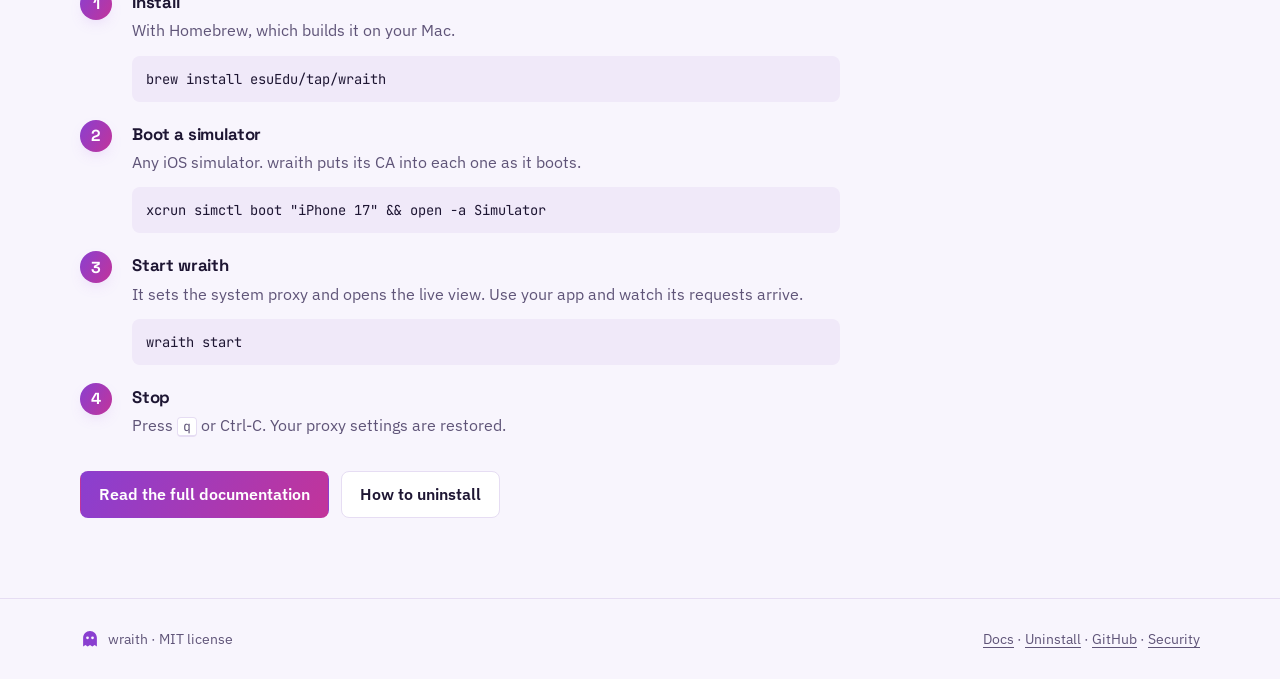
==== commit 745936a3: "docs(site): a flat heliotrope ghost for the tab icon, no background Co-Authored-By: Claude Opus 5.5 " ====
--- a/site/index.html
+++ b/site/index.html
@@ -5,9 +5,9 @@
 <meta name="viewport" content="width=device-width, initial-scale=1, viewport-fit=cover">
 <title>wraith · terminal proxy for macOS</title>
 <meta name="description" content="wraith is a terminal proxy for macOS: inspect HTTPS from the iOS Simulator, one Mac app or one process, and send chosen hosts around your VPN.">
-<link rel="icon" href="assets/favicon.svg" type="image/svg+xml">
-<link rel="icon" href="assets/favicon.png" type="image/png" sizes="64x64">
-<link rel="apple-touch-icon" href="assets/apple-touch-icon.png">
+<link rel="icon" href="assets/favicon.png?v=3" type="image/png" sizes="64x64">
+<link rel="icon" href="assets/favicon.svg?v=3" type="image/svg+xml">
+<link rel="apple-touch-icon" href="assets/apple-touch-icon.png?v=3">
 <meta name="theme-color" content="#14101f">
 <link rel="preconnect" href="https://fonts.googleapis.com">
 <link rel="preconnect" href="https://fonts.gstatic.com" crossorigin>
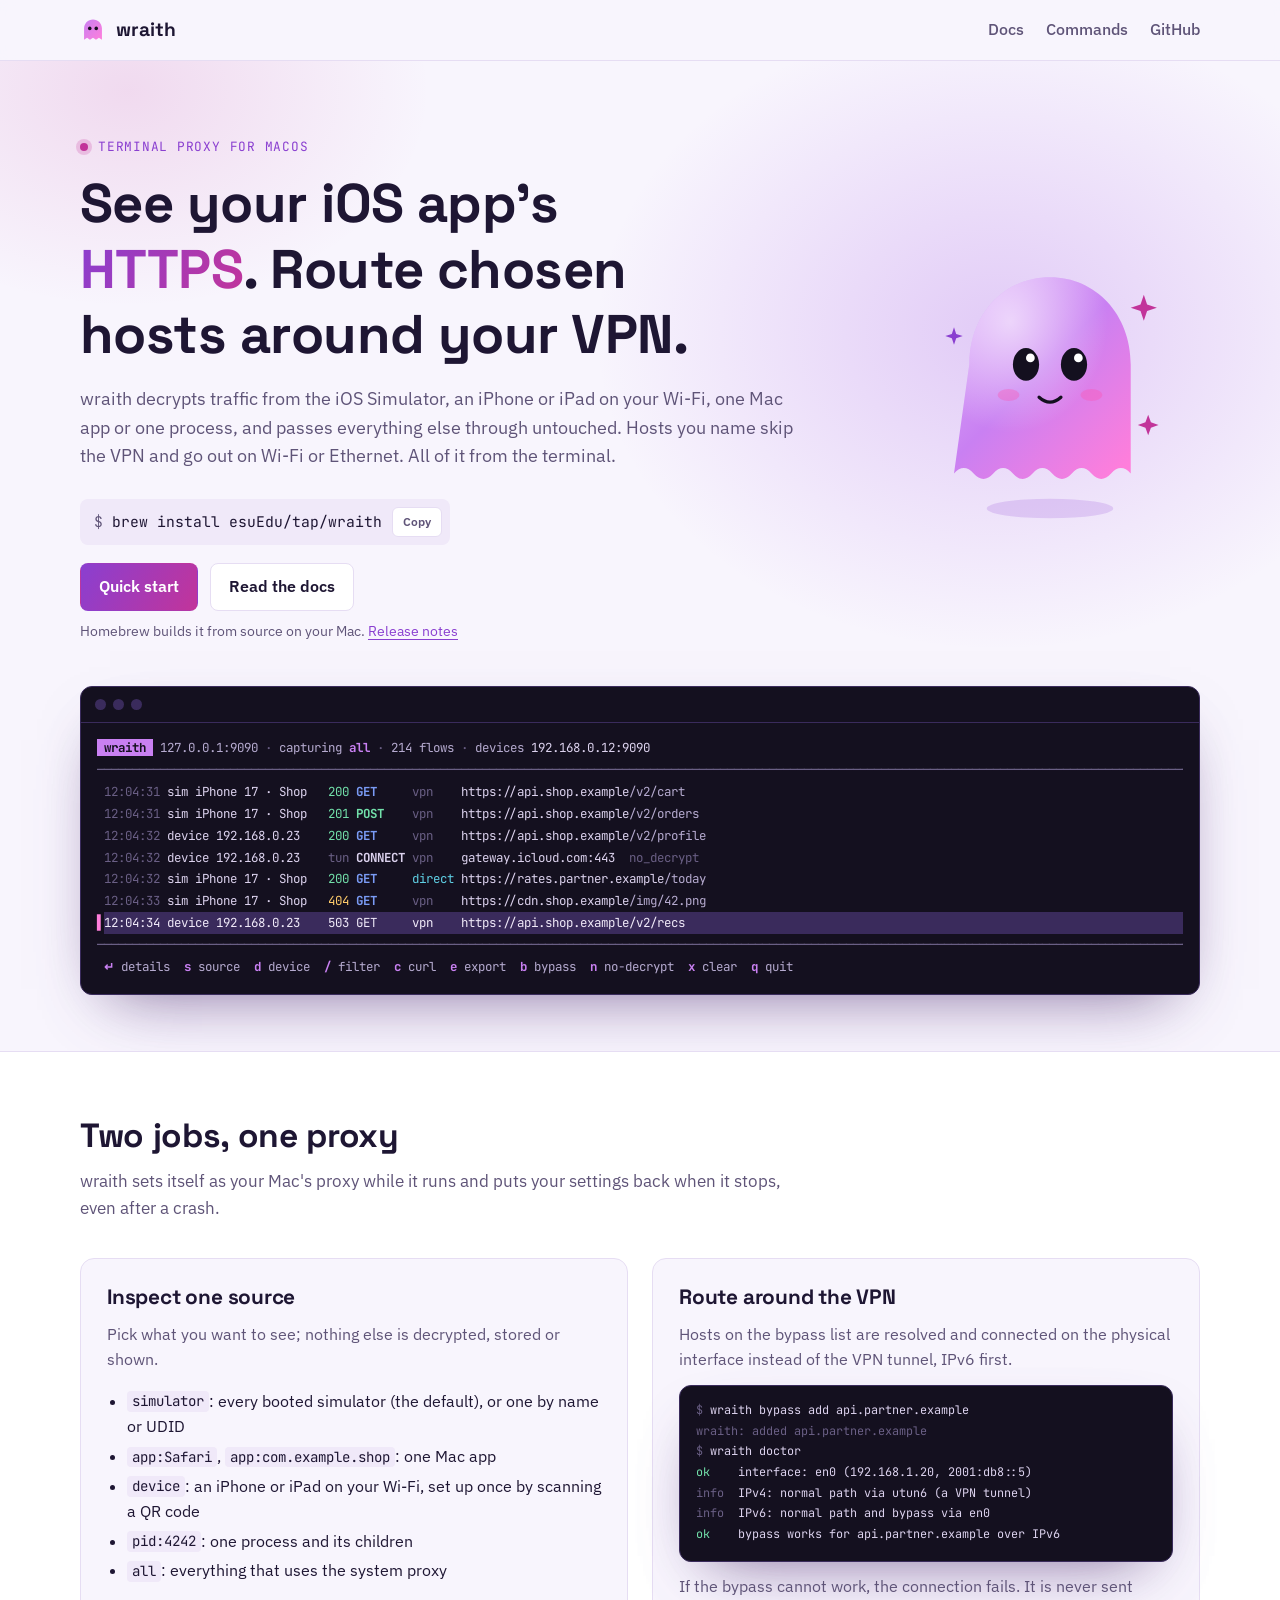
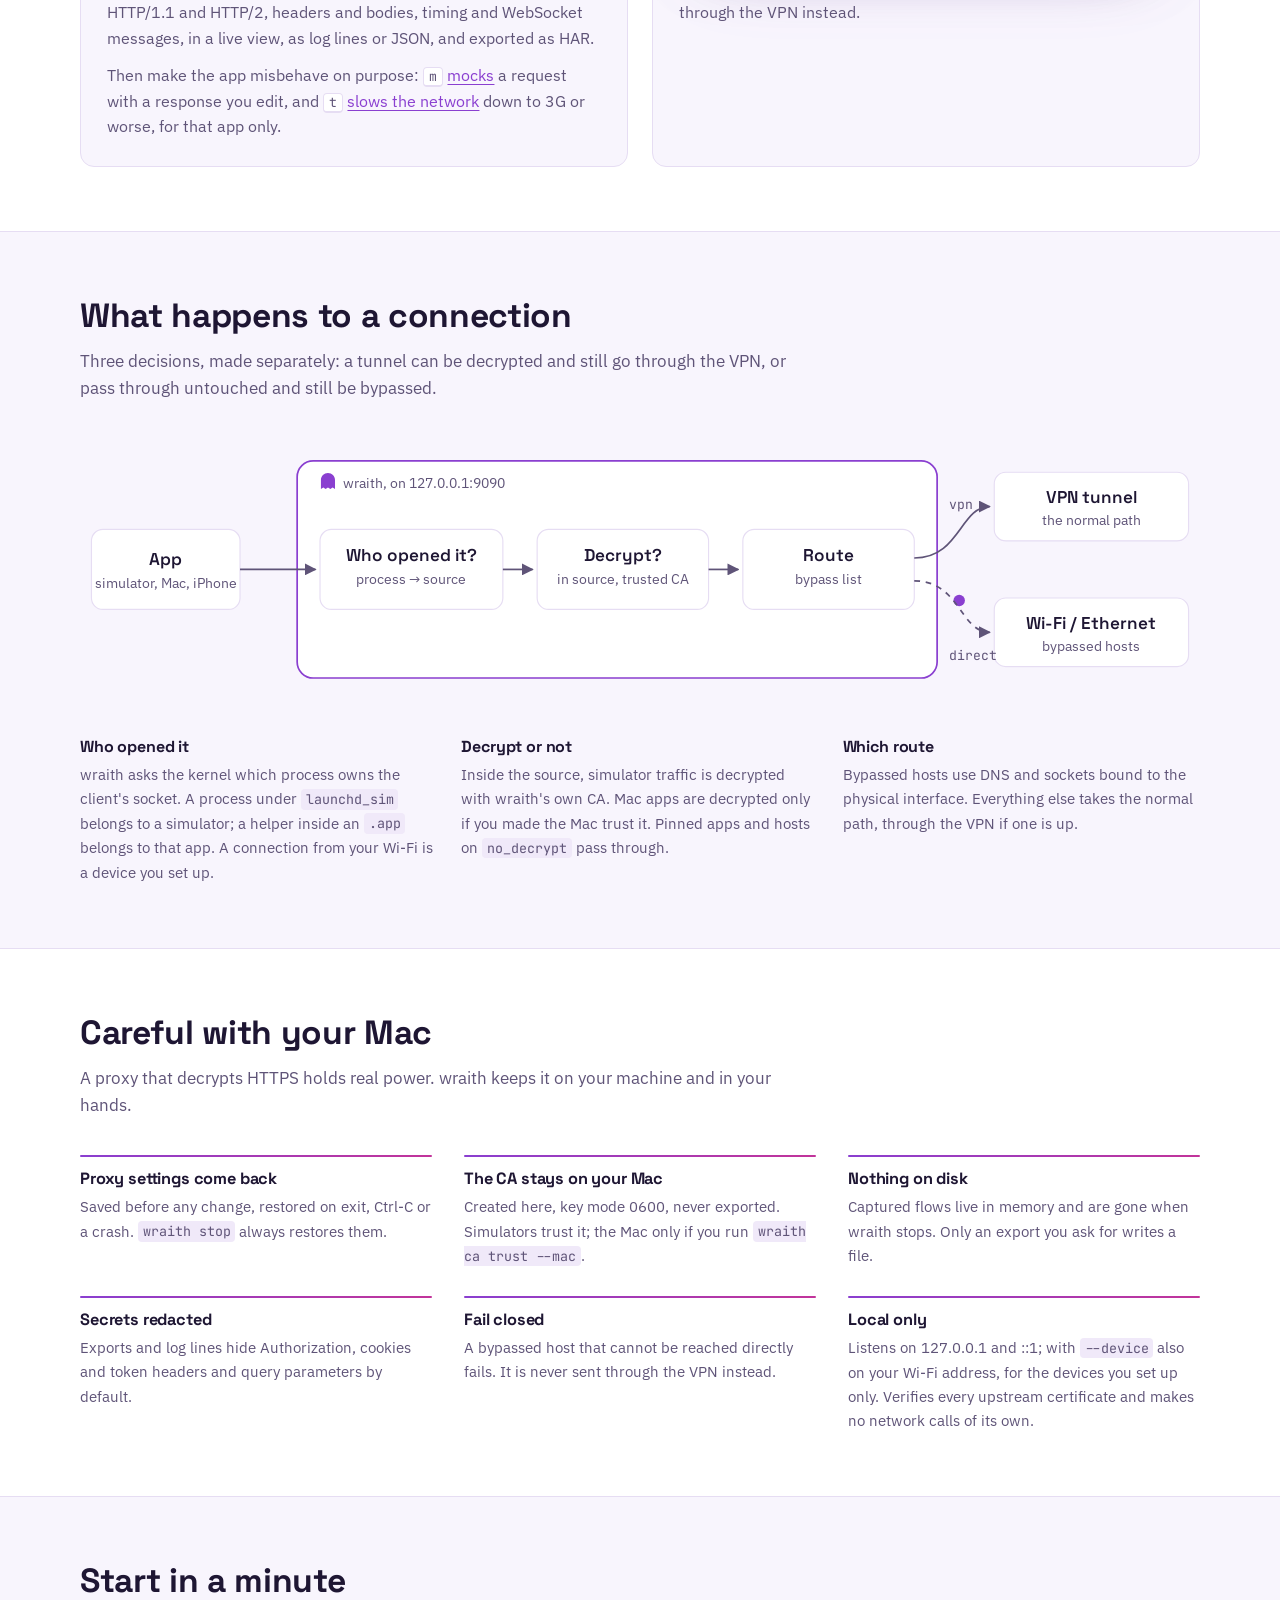
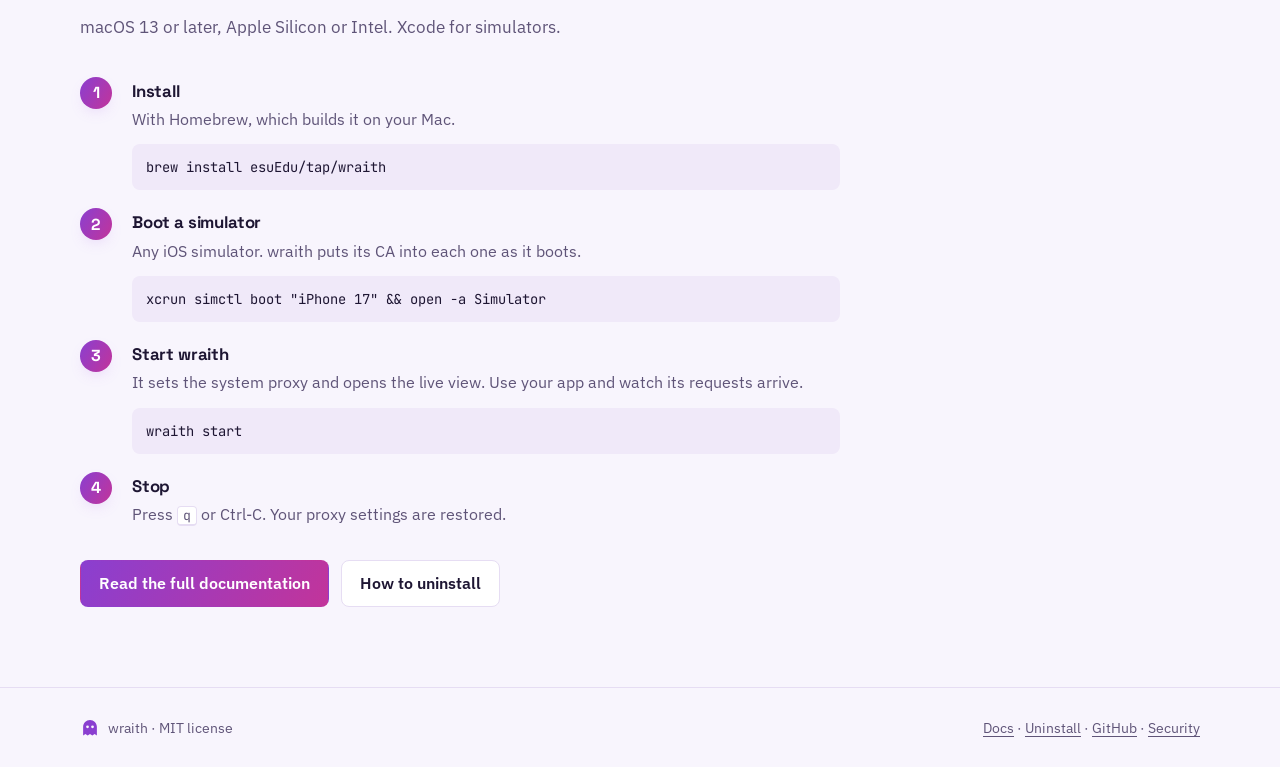
==== commit e57374c7: "docs(site): mocks, slow network, timing and WebSockets on the home page Co-Authored-By: Claude Opus " ====
--- a/site/index.html
+++ b/site/index.html
@@ -101,7 +101,8 @@
             <li><code>pid:4242</code>: one process and its children</li>
             <li><code>all</code>: everything that uses the system proxy</li>
           </ul>
-          <p>HTTP/1.1 and HTTP/2, headers and bodies, in a live view, as log lines or JSON, and exported as HAR.</p>
+          <p>HTTP/1.1 and HTTP/2, headers and bodies, timing and WebSocket messages, in a live view, as log lines or JSON, and exported as HAR.</p>
+          <p>Then make the app misbehave on purpose: <kbd>m</kbd> <a href="docs/#mocks">mocks</a> a request with a response you edit, and <kbd>t</kbd> <a href="docs/#slow-network">slows the network</a> down to 3G or worse, for that app only.</p>
         </div>
         <div class="job">
           <h3>Route around the VPN</h3>
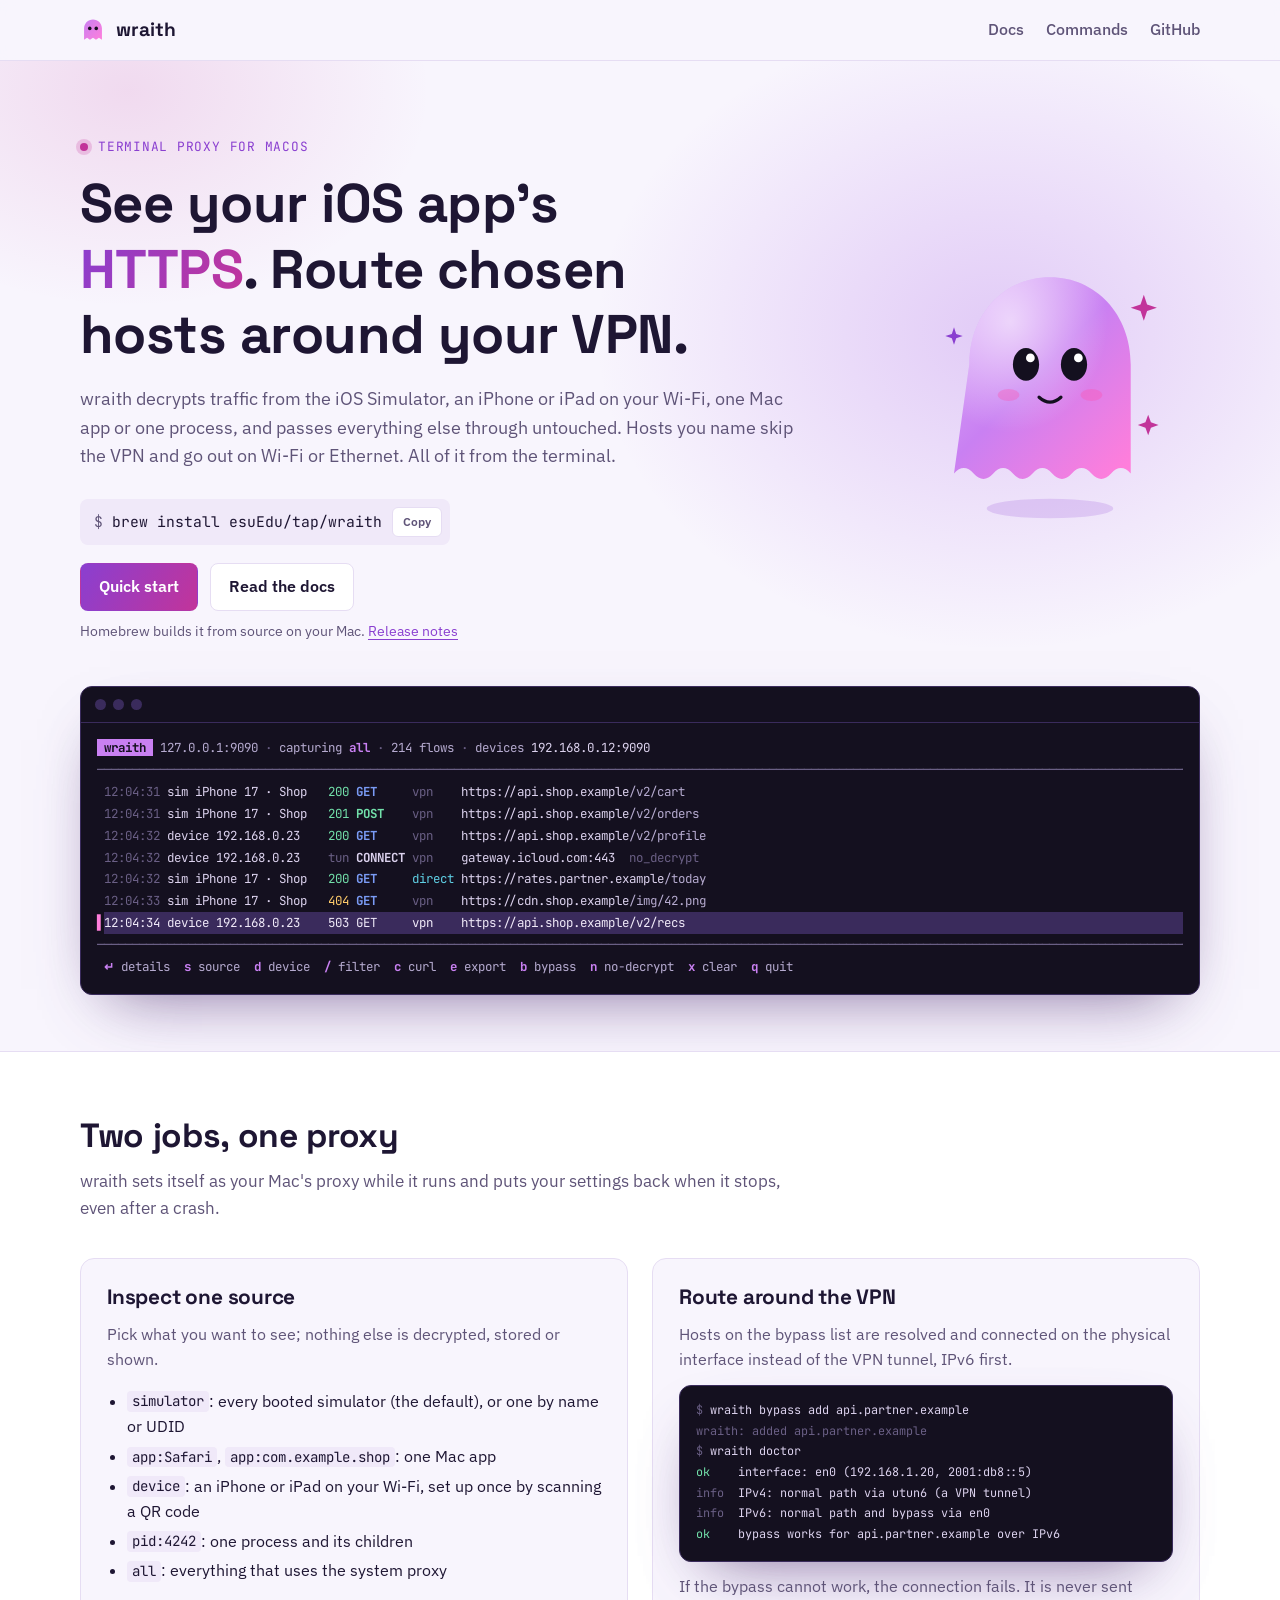
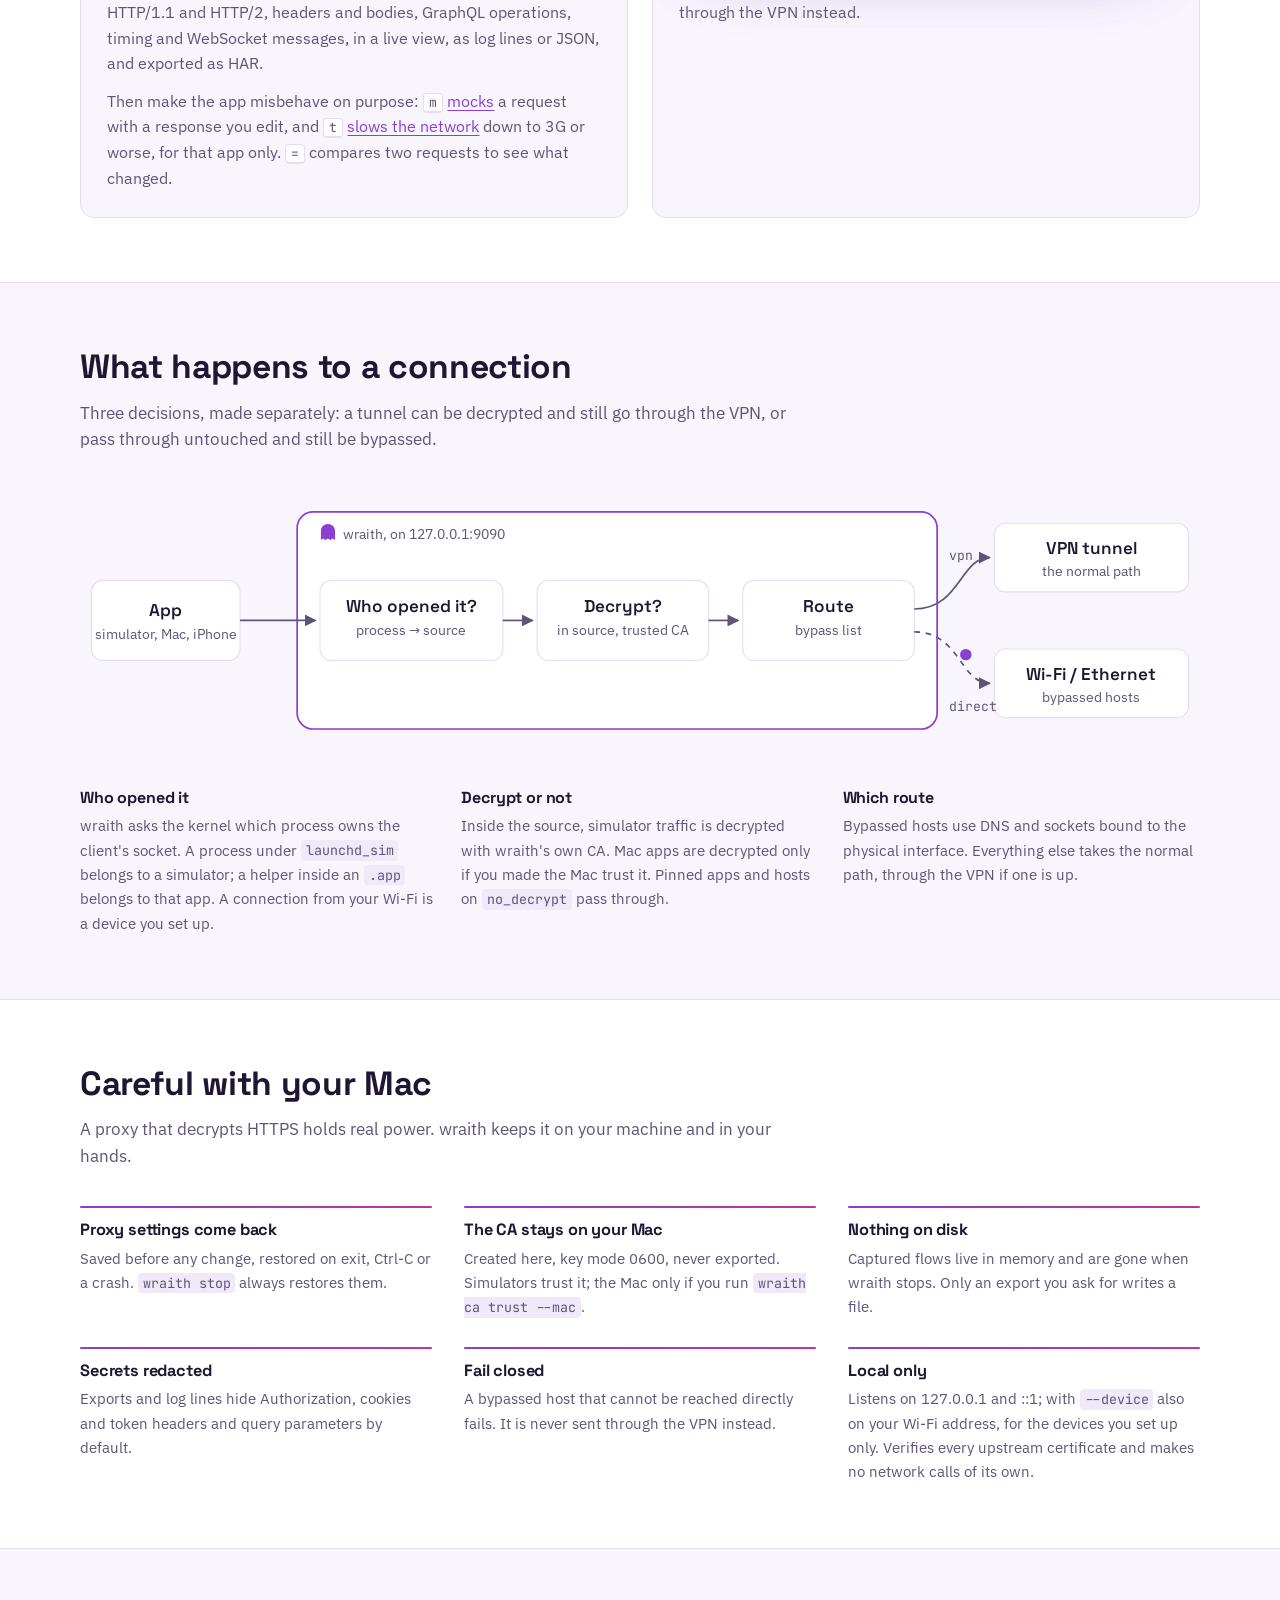
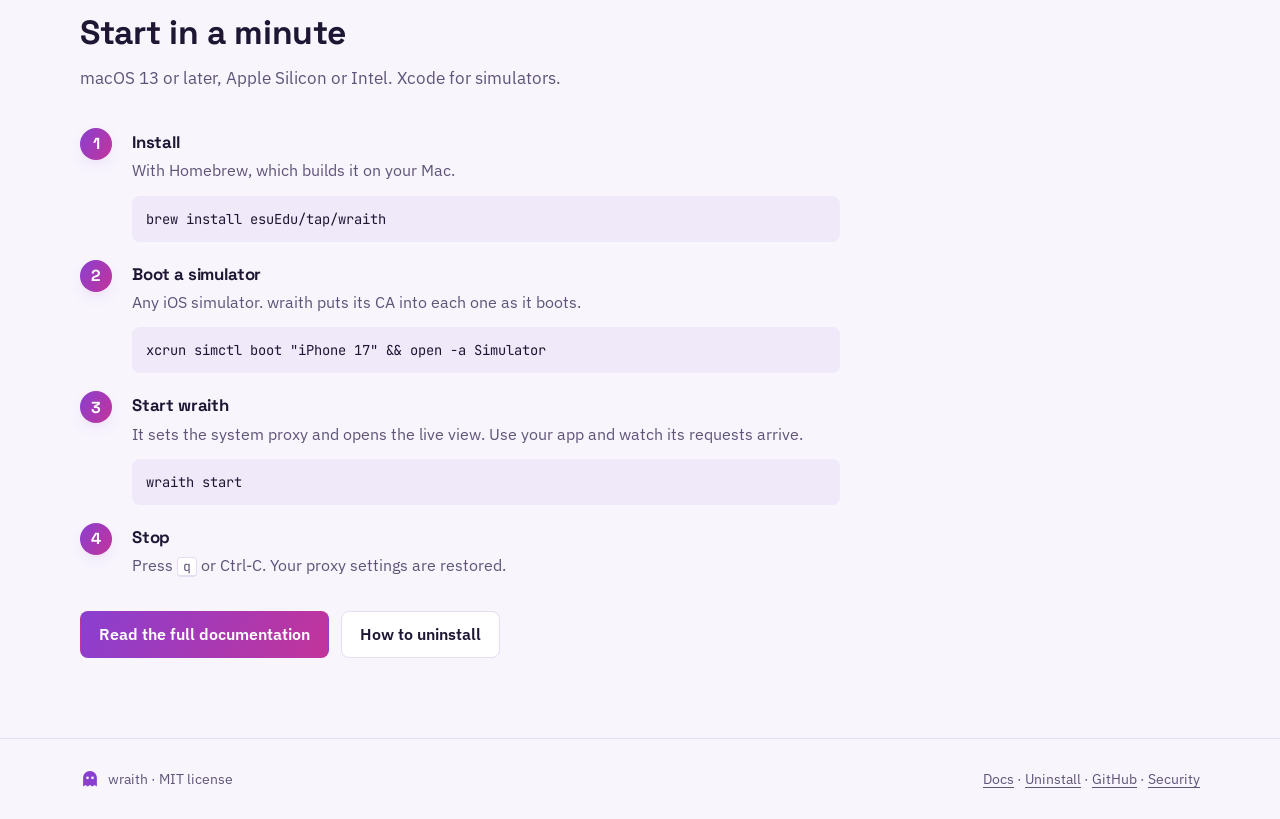
==== commit a2cb212c: "feat: GraphQL operations and comparing two requests GraphQL: each flow records the operations of its" ====
--- a/site/index.html
+++ b/site/index.html
@@ -101,8 +101,8 @@
             <li><code>pid:4242</code>: one process and its children</li>
             <li><code>all</code>: everything that uses the system proxy</li>
           </ul>
-          <p>HTTP/1.1 and HTTP/2, headers and bodies, timing and WebSocket messages, in a live view, as log lines or JSON, and exported as HAR.</p>
-          <p>Then make the app misbehave on purpose: <kbd>m</kbd> <a href="docs/#mocks">mocks</a> a request with a response you edit, and <kbd>t</kbd> <a href="docs/#slow-network">slows the network</a> down to 3G or worse, for that app only.</p>
+          <p>HTTP/1.1 and HTTP/2, headers and bodies, GraphQL operations, timing and WebSocket messages, in a live view, as log lines or JSON, and exported as HAR.</p>
+          <p>Then make the app misbehave on purpose: <kbd>m</kbd> <a href="docs/#mocks">mocks</a> a request with a response you edit, and <kbd>t</kbd> <a href="docs/#slow-network">slows the network</a> down to 3G or worse, for that app only. <kbd>=</kbd> compares two requests to see what changed.</p>
         </div>
         <div class="job">
           <h3>Route around the VPN</h3>
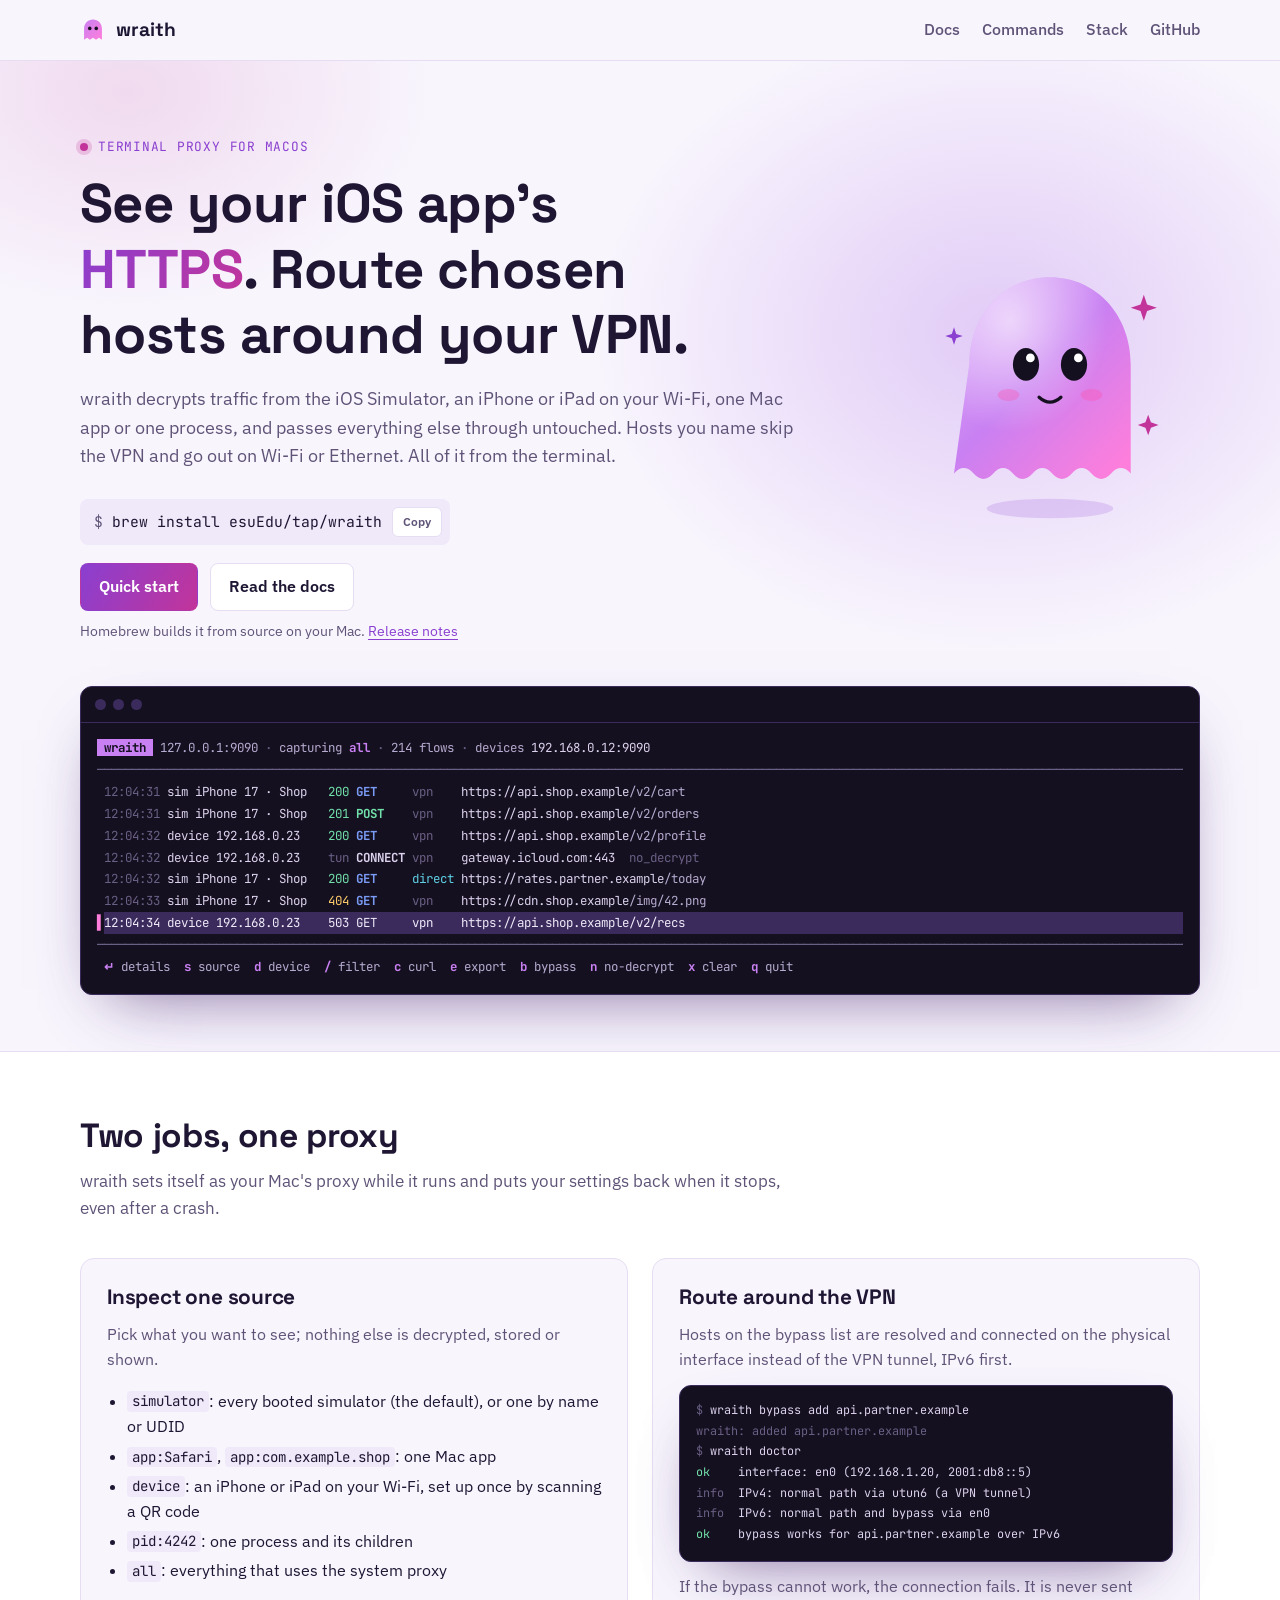
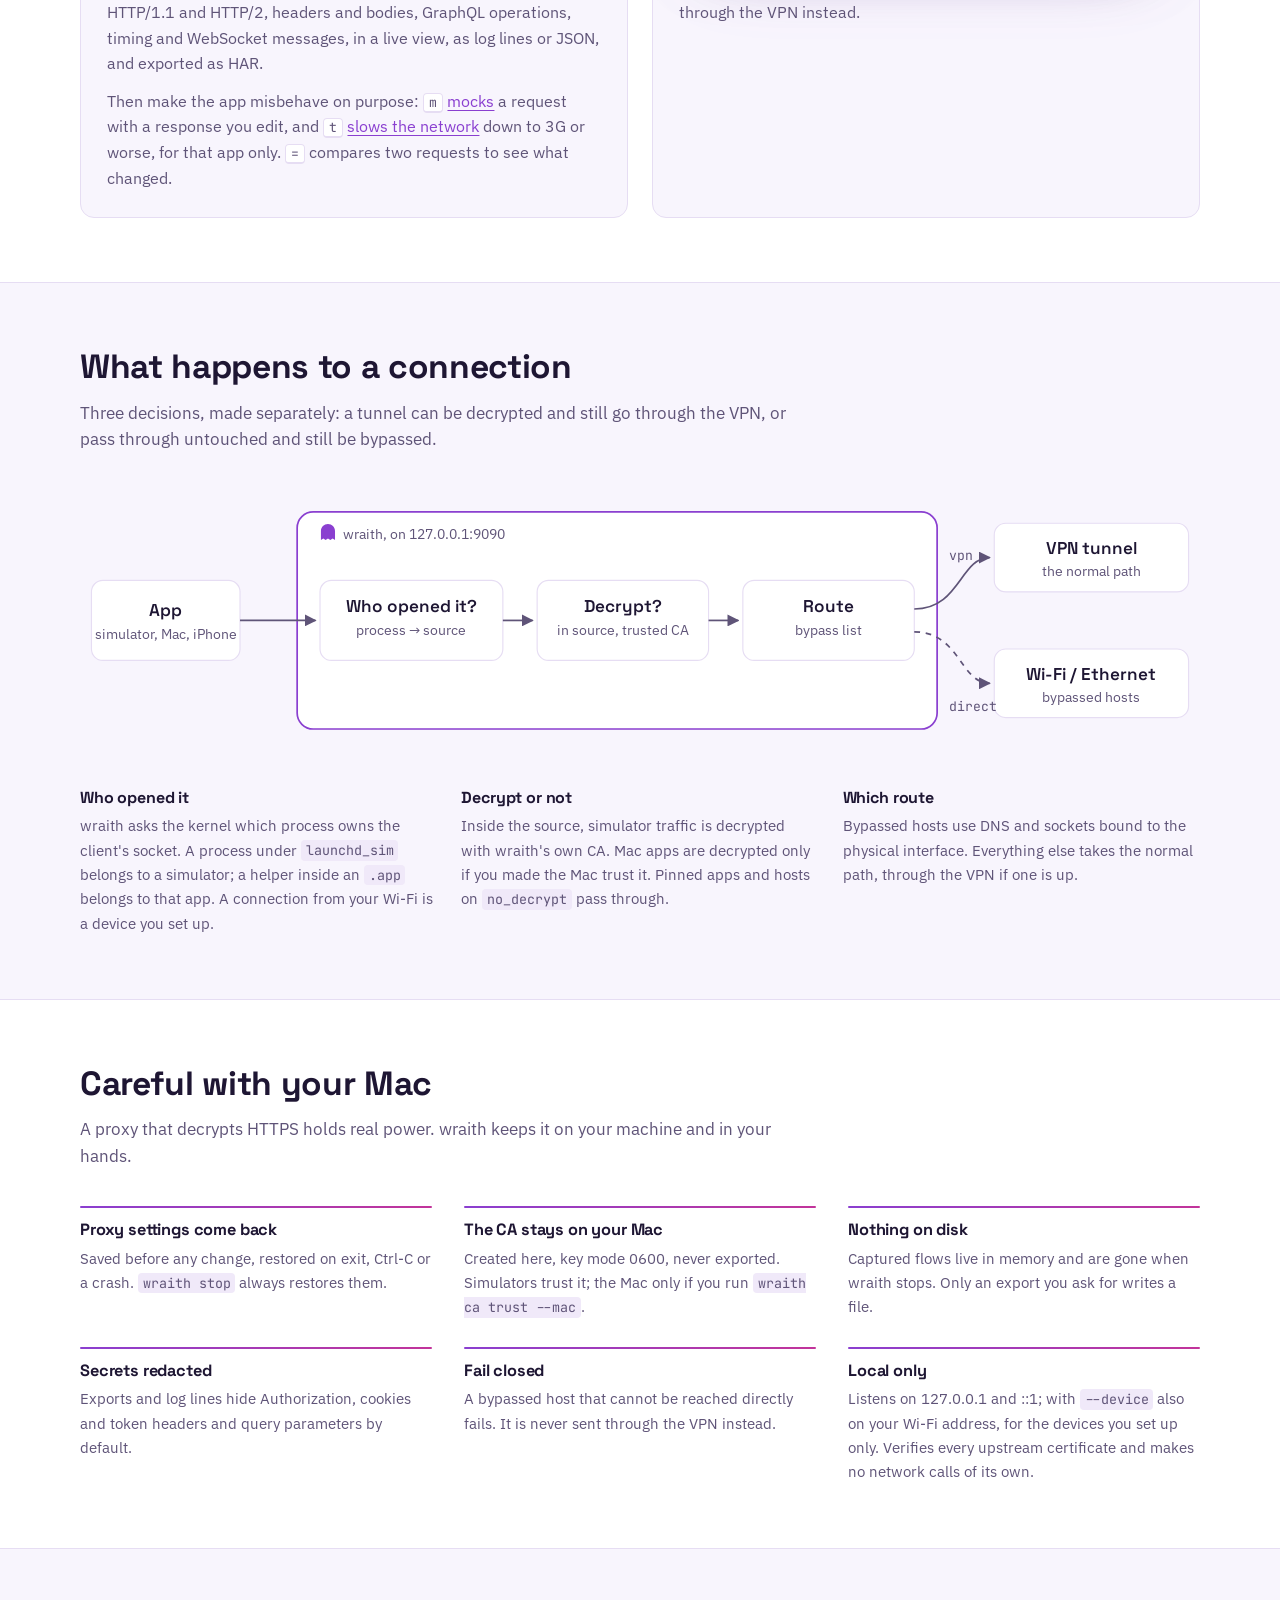
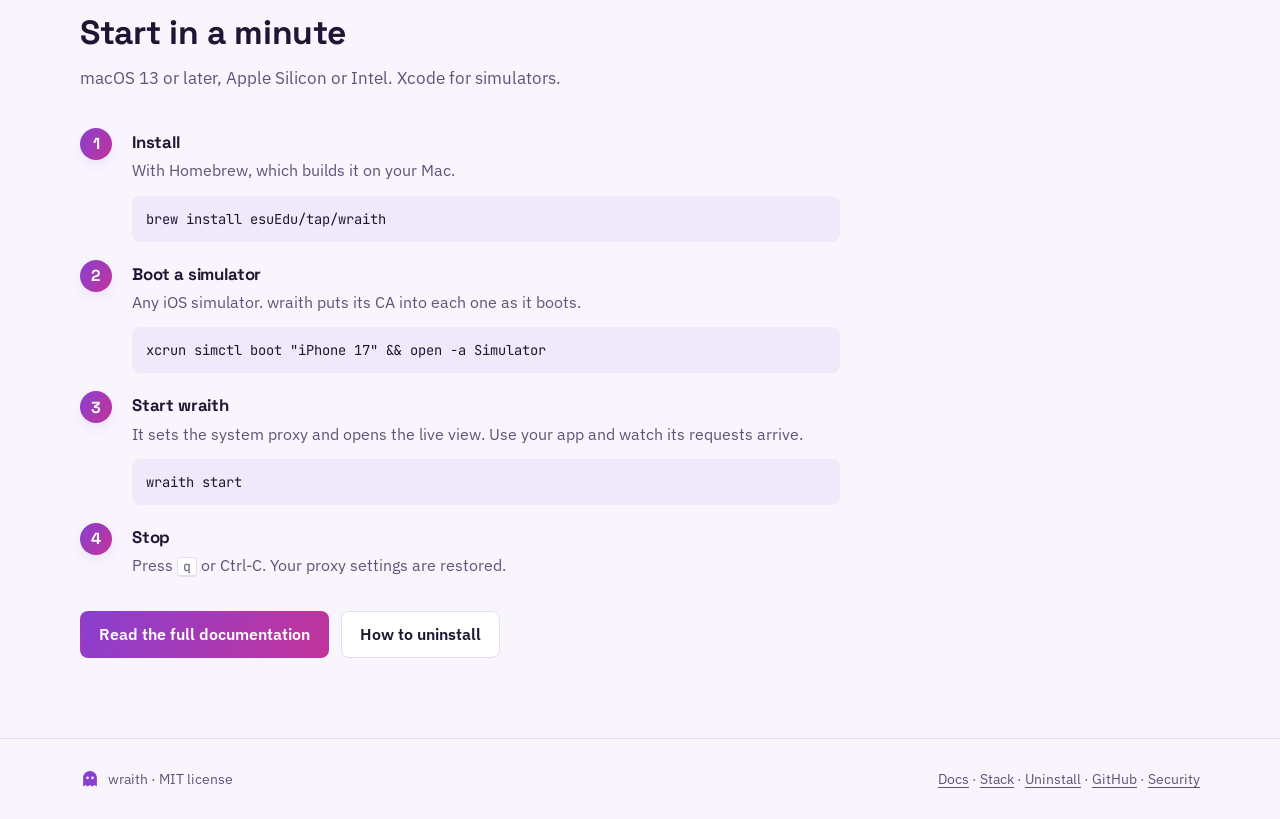
==== commit 41c35efa: "docs(site): a Stack page with the build and the design system A new page, linked from every header a" ====
--- a/site/index.html
+++ b/site/index.html
@@ -24,7 +24,8 @@
     </a>
     <nav aria-label="Main">
       <a href="docs/">Docs</a>
-      <a href="docs/#commands">Commands</a>
+      <a class="wide-only" href="docs/#commands">Commands</a>
+      <a href="stack/">Stack</a>
       <a href="https://github.com/esuEdu/wraith">GitHub</a>
     </nav>
   </div>
@@ -210,7 +211,7 @@
 <footer class="site-footer gutter">
   <div class="container">
     <span class="sign"><svg viewBox="0 0 32 32" aria-hidden="true"><path d="M16 3C9.9 3 5 7.9 5 14v14l3.7-2.6L12.3 28l3.7-2.6 3.7 2.6 3.6-2.6L27 28V14C27 7.9 22.1 3 16 3z" fill="currentColor"/><circle cx="12" cy="14" r="2.2" fill="var(--bg)"/><circle cx="20" cy="14" r="2.2" fill="var(--bg)"/></svg> wraith · MIT license</span>
-    <span><a href="docs/">Docs</a> · <a href="docs/#uninstall">Uninstall</a> · <a href="https://github.com/esuEdu/wraith">GitHub</a> · <a href="https://github.com/esuEdu/wraith/security/policy">Security</a></span>
+    <span><a href="docs/">Docs</a> · <a href="stack/">Stack</a> · <a href="docs/#uninstall">Uninstall</a> · <a href="https://github.com/esuEdu/wraith">GitHub</a> · <a href="https://github.com/esuEdu/wraith/security/policy">Security</a></span>
   </div>
 </footer>
 
--- a/site/assets/style.css
+++ b/site/assets/style.css
@@ -234,12 +234,54 @@
 .callout p + p { margin-top: 8px; }
 .callout strong { color: var(--accent); }
 
+/* Stack and design */
+.cards { display: grid; grid-template-columns: repeat(auto-fill, minmax(220px, 1fr)); gap: 14px; margin: 18px 0; }
+.card { background: var(--surface); border: 1px solid var(--line); border-radius: 12px; padding: 16px 18px; min-width: 0; transition: transform 0.2s, border-color 0.25s, box-shadow 0.25s; }
+.card:hover { transform: translateY(-2px); border-color: color-mix(in srgb, var(--accent) 45%, var(--line)); box-shadow: 0 14px 32px -22px var(--glow); }
+.card h3 { margin: 0 0 6px !important; font-size: 1rem !important; }
+.card p { margin: 0; color: var(--muted); font-size: 0.92rem; }
+.arch { display: grid; gap: 12px; margin: 18px 0; }
+.arch-row { display: flex; flex-wrap: wrap; gap: 8px; align-items: stretch; padding: 12px; border: 1px solid var(--line); border-radius: 12px; background: var(--surface); }
+.arch-label { flex: 0 0 100%; font-family: var(--font-mono); font-size: 0.75rem; letter-spacing: 0.06em; text-transform: uppercase; color: var(--accent); }
+.pkg { flex: 1 1 150px; min-width: 0; padding: 8px 10px; border-radius: 8px; background: var(--bg); border: 1px solid var(--line); display: flex; flex-direction: column; gap: 2px; }
+.pkg b { font-family: var(--font-mono); font-size: 0.86rem; }
+.pkg span { font-size: 0.8rem; color: var(--muted); line-height: 1.4; }
+.swatches { display: grid; grid-template-columns: repeat(auto-fill, minmax(150px, 1fr)); gap: 14px; margin: 14px 0 8px; }
+.swatch { display: flex; flex-direction: column; gap: 2px; min-width: 0; }
+.swatch .chip { height: 56px; border-radius: 10px; background: var(--c); border: 1px solid var(--line); margin-bottom: 6px; }
+.swatch b { font-size: 0.9rem; }
+.swatch code { background: none; padding: 0; font-size: 0.8rem; color: var(--muted); }
+.swatch small { color: var(--muted); font-size: 0.8rem; line-height: 1.35; }
+.dot { display: inline-block; width: 0.8em; height: 0.8em; border-radius: 50%; background: var(--c); border: 1px solid var(--line); vertical-align: -0.08em; margin-right: 0.35em; }
+table.tokens td:nth-child(2), table.tokens td:nth-child(3) { font-family: var(--font-mono); font-size: 0.82rem; white-space: nowrap; }
+.gradient-bar { height: 14px; border-radius: 7px; background: var(--grad); margin: 14px 0 6px; box-shadow: 0 8px 22px -10px var(--glow); }
+.type-specimens { display: grid; gap: 14px; margin: 14px 0; }
+.specimen { border: 1px solid var(--line); border-radius: 12px; padding: 14px 16px; background: var(--surface); min-width: 0; }
+.specimen.wide { margin-top: 14px; }
+.spec-name { font-family: var(--font-mono); font-size: 0.75rem; letter-spacing: 0.06em; text-transform: uppercase; color: var(--accent); margin: 0 0 8px !important; }
+.spec { margin: 0 0 6px !important; overflow-wrap: anywhere; }
+.spec.display { font-family: var(--font-display); font-weight: 700; font-size: 1.8rem; line-height: 1.15; letter-spacing: -0.01em; }
+.spec.body { font-size: 1.05rem; }
+.spec.mono { font-family: var(--font-mono); font-size: 1rem; }
+.spec-note { margin: 0 !important; color: var(--muted); font-size: 0.86rem; }
+.specimen-grid { display: grid; grid-template-columns: repeat(2, minmax(0, 1fr)); gap: 14px; margin: 14px 0 0; }
+.specimen .install { width: 100%; }
+.specimen .callout { margin: 0; }
+.specimen ol.howto > li { margin: 10px 0; }
+.mascot-row { display: grid; grid-template-columns: repeat(2, minmax(0, 1fr)); gap: 18px; margin: 14px 0; }
+.mascot-cell { border: 1px solid var(--line); border-radius: 12px; padding: 18px; background: var(--surface); display: flex; flex-direction: column; gap: 12px; min-width: 0; }
+.mascot-cell p { margin: 0; color: var(--muted); font-size: 0.92rem; }
+.mascot-cell p b { color: var(--ink); }
+.mascot-cell .ghost { width: 120px; height: auto; align-self: center; animation: float 4.5s ease-in-out infinite; }
+.icon-set { display: flex; gap: 18px; align-items: center; justify-content: center; min-height: 120px; }
+.icon-set svg, .icon-set img { width: 48px; height: 48px; }
+
 /* Phone and tablet */
 @media (max-width: 900px) {
   .hero { padding-block: 44px 36px; }
   .hero .container { grid-template-columns: minmax(0, 1fr); }
   .mascot { width: 130px; grid-row: 1; justify-self: start; }
-  .jobs, .flow-notes { grid-template-columns: minmax(0, 1fr); }
+  .jobs, .flow-notes, .specimen-grid, .mascot-row { grid-template-columns: minmax(0, 1fr); }
   .safety { grid-template-columns: repeat(2, minmax(0, 1fr)); }
   .docs { grid-template-columns: minmax(0, 1fr); gap: 24px; padding-block: 24px 60px; }
   .toc { position: static; max-height: none; }
@@ -251,6 +293,7 @@
 @media (max-width: 560px) {
   .safety { grid-template-columns: minmax(0, 1fr); }
   .site-header nav { gap: 14px; }
+  .site-header nav .wide-only { display: none; }
   .band { padding-block: 48px; }
 }
 @media (prefers-reduced-motion: reduce) { *, *::before { scroll-behavior: auto !important; transition: none !important; animation: none !important; } }
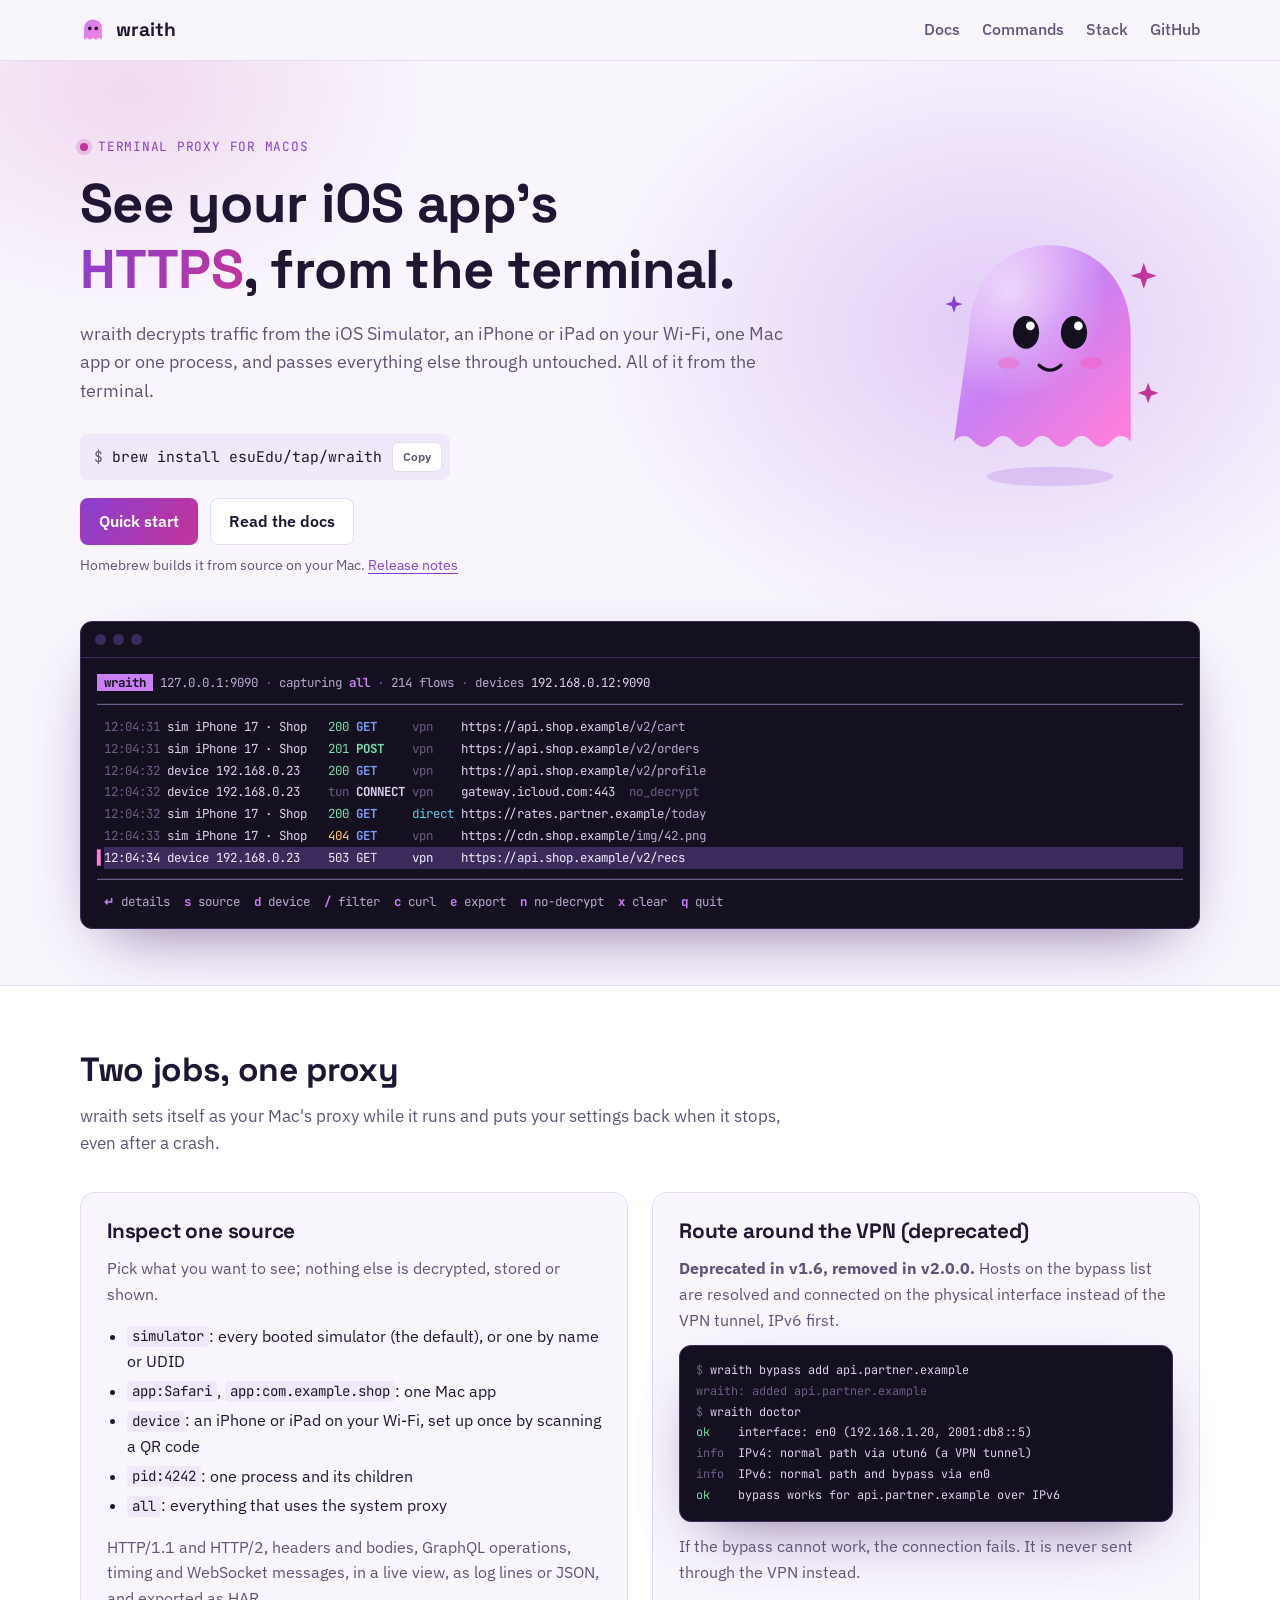
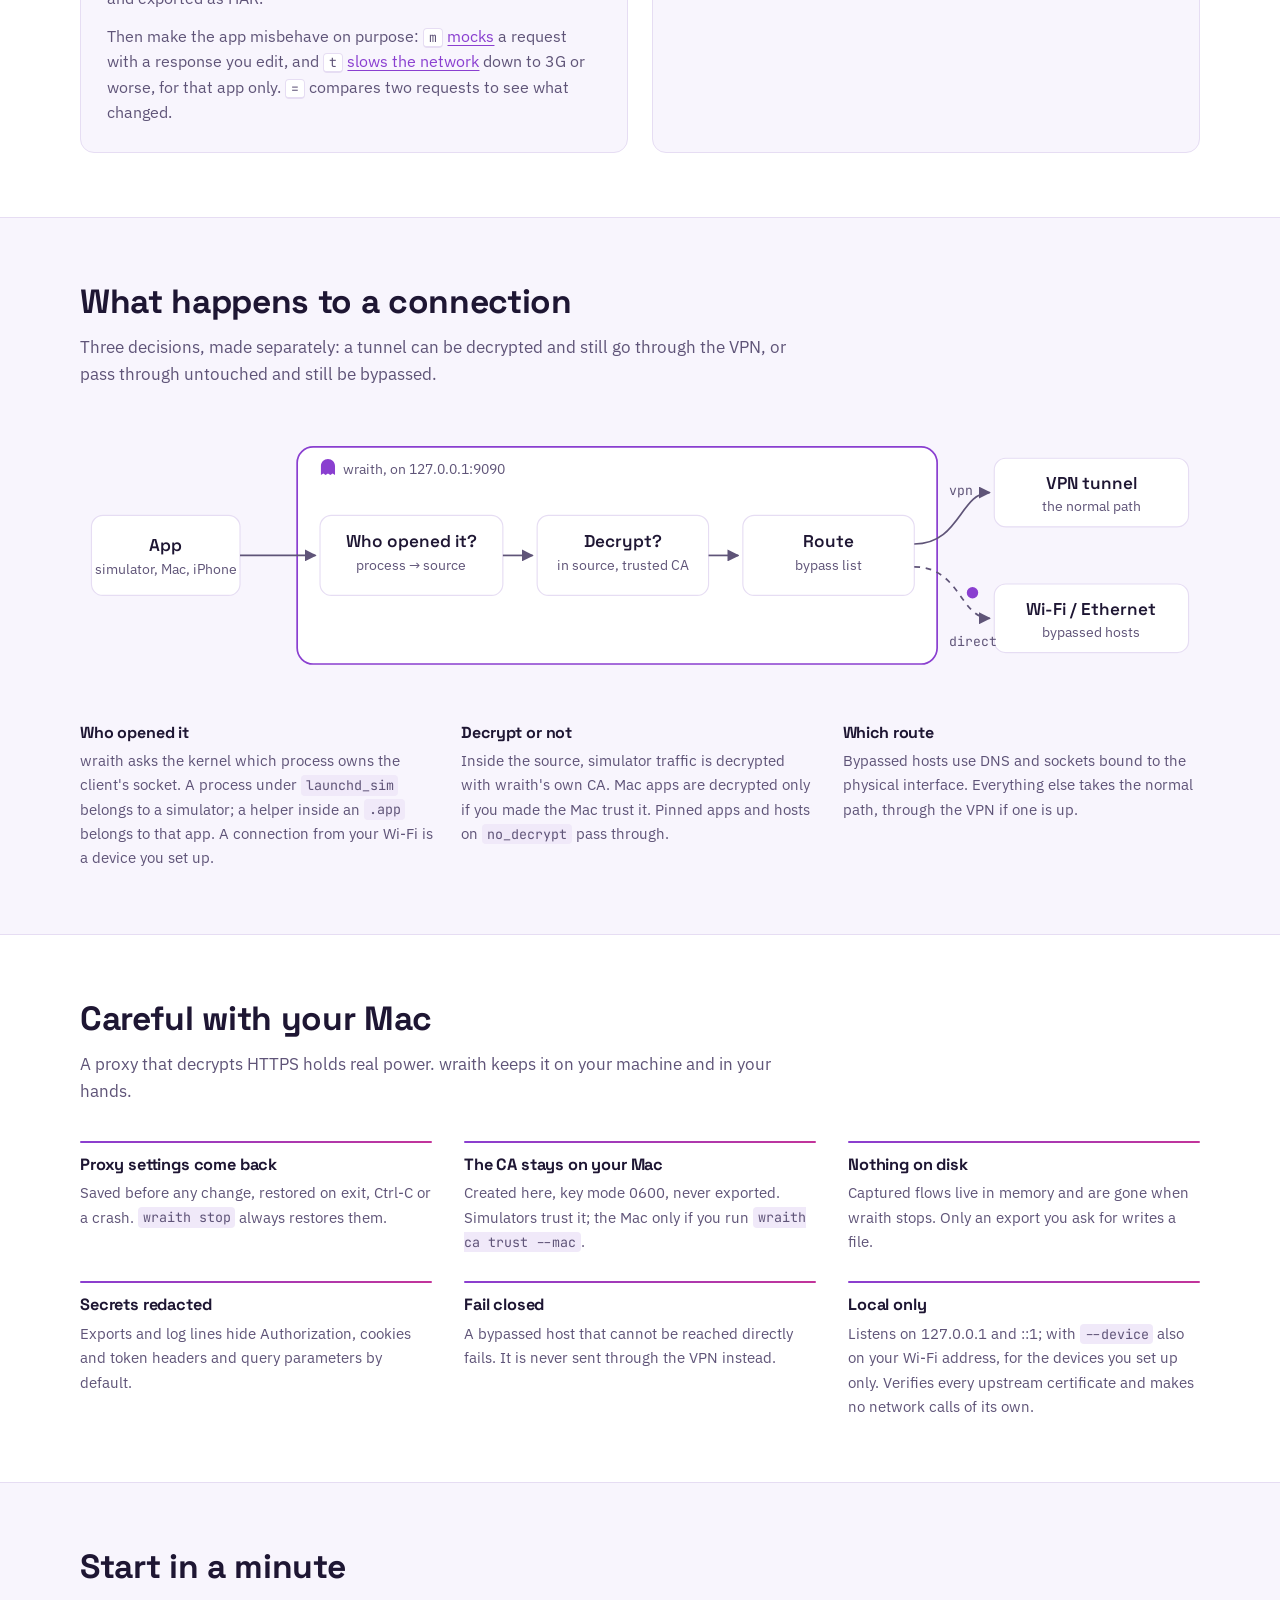
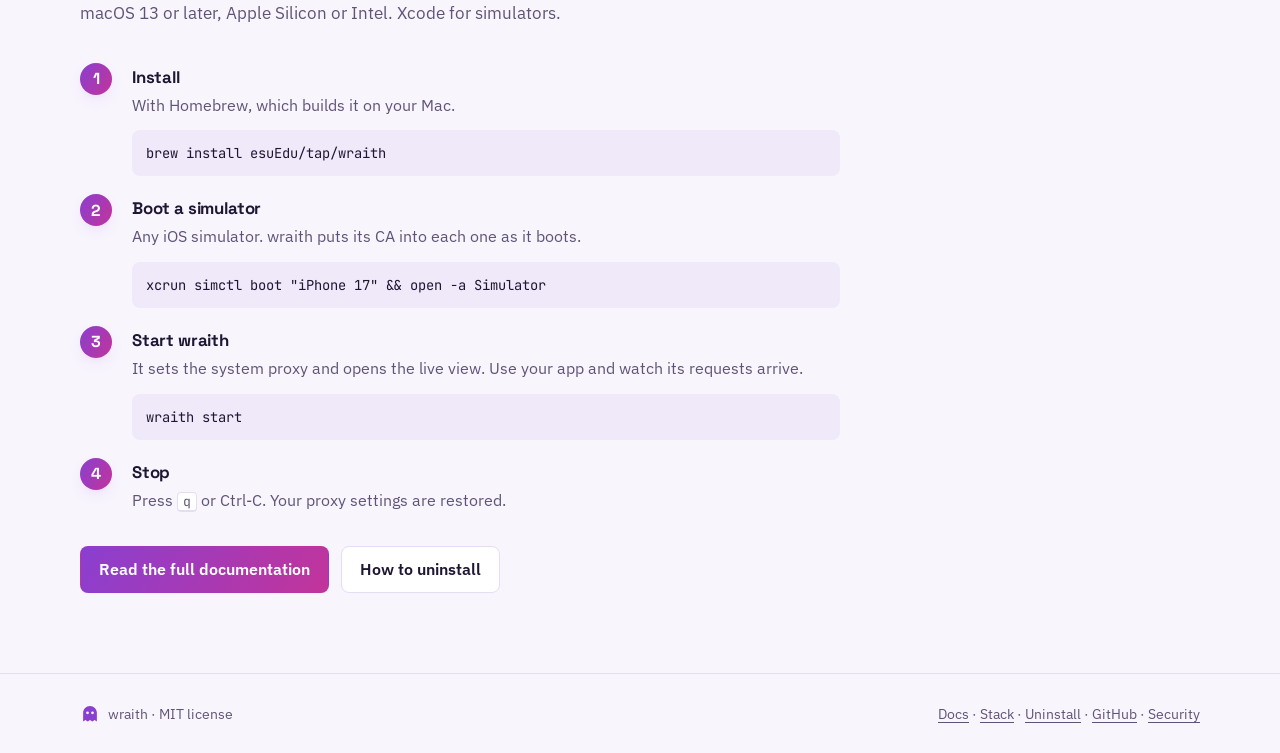
==== commit 678a6179: "feat: deprecate the VPN bypass, removed in v2.0.0 wraith is becoming an inspector only. A dial bound" ====
--- a/site/index.html
+++ b/site/index.html
@@ -4,7 +4,7 @@
 <meta charset="utf-8">
 <meta name="viewport" content="width=device-width, initial-scale=1, viewport-fit=cover">
 <title>wraith · terminal proxy for macOS</title>
-<meta name="description" content="wraith is a terminal proxy for macOS: inspect HTTPS from the iOS Simulator, one Mac app or one process, and send chosen hosts around your VPN.">
+<meta name="description" content="wraith is a terminal proxy for macOS: inspect HTTPS from the iOS Simulator, an iPhone or iPad on your Wi-Fi, one Mac app or one process.">
 <link rel="icon" href="assets/favicon.png?v=3" type="image/png" sizes="64x64">
 <link rel="icon" href="assets/favicon.svg?v=3" type="image/svg+xml">
 <link rel="apple-touch-icon" href="assets/apple-touch-icon.png?v=3">
@@ -36,8 +36,8 @@
     <div class="container">
       <div class="copy-col">
         <p class="eyebrow">Terminal proxy for macOS</p>
-        <h1>See your iOS app's <span class="hl">HTTPS</span>. Route chosen hosts around your VPN.</h1>
-        <p class="lead">wraith decrypts traffic from the iOS Simulator, an iPhone or iPad on your Wi-Fi, one Mac app or one process, and passes everything else through untouched. Hosts you name skip the VPN and go out on Wi-Fi or Ethernet. All of it from the terminal.</p>
+        <h1>See your iOS app's <span class="hl">HTTPS</span>, from the terminal.</h1>
+        <p class="lead">wraith decrypts traffic from the iOS Simulator, an iPhone or iPad on your Wi-Fi, one Mac app or one process, and passes everything else through untouched. All of it from the terminal.</p>
         <div class="install">
           <code><span class="prompt">$ </span>brew install esuEdu/tap/wraith</code>
           <button class="copy" type="button" data-copy="brew install esuEdu/tap/wraith">Copy</button>
@@ -82,7 +82,7 @@
 </span><span class="live-row"> <span class="t-dim">12:04:33</span> sim iPhone 17 · Shop   <span class="t-warn">404</span> <span class="t-get">GET    </span> <span class="t-dim">vpn   </span> https://cdn.shop.example<span class="t-soft">/img/42.png</span>
 </span><span class="live-row"><span class="t-mark">▌</span><span class="t-sel">12:04:34 device 192.168.0.23    503 GET     vpn    https://api.shop.example/v2/recs</span>
 </span></span><span class="t-dim t-rule">────────────────────────────────────────────────────────────────────────────────────────────────────────────────────────────────────────────────────────────────────────────────────────────────────────</span>
- <span class="t-acc"><b>↵</b></span> <span class="t-soft">details</span>  <span class="t-acc"><b>s</b></span> <span class="t-soft">source</span>  <span class="t-acc"><b>d</b></span> <span class="t-soft">device</span>  <span class="t-acc"><b>/</b></span> <span class="t-soft">filter</span>  <span class="t-acc"><b>c</b></span> <span class="t-soft">curl</span>  <span class="t-acc"><b>e</b></span> <span class="t-soft">export</span>  <span class="t-acc"><b>b</b></span> <span class="t-soft">bypass</span>  <span class="t-acc"><b>n</b></span> <span class="t-soft">no-decrypt</span>  <span class="t-acc"><b>x</b></span> <span class="t-soft">clear</span>  <span class="t-acc"><b>q</b></span> <span class="t-soft">quit</span></pre>
+ <span class="t-acc"><b>↵</b></span> <span class="t-soft">details</span>  <span class="t-acc"><b>s</b></span> <span class="t-soft">source</span>  <span class="t-acc"><b>d</b></span> <span class="t-soft">device</span>  <span class="t-acc"><b>/</b></span> <span class="t-soft">filter</span>  <span class="t-acc"><b>c</b></span> <span class="t-soft">curl</span>  <span class="t-acc"><b>e</b></span> <span class="t-soft">export</span>  <span class="t-acc"><b>n</b></span> <span class="t-soft">no-decrypt</span>  <span class="t-acc"><b>x</b></span> <span class="t-soft">clear</span>  <span class="t-acc"><b>q</b></span> <span class="t-soft">quit</span></pre>
       </figure>
     </div>
   </section>
@@ -106,8 +106,8 @@
           <p>Then make the app misbehave on purpose: <kbd>m</kbd> <a href="docs/#mocks">mocks</a> a request with a response you edit, and <kbd>t</kbd> <a href="docs/#slow-network">slows the network</a> down to 3G or worse, for that app only. <kbd>=</kbd> compares two requests to see what changed.</p>
         </div>
         <div class="job">
-          <h3>Route around the VPN</h3>
-          <p>Hosts on the bypass list are resolved and connected on the physical interface instead of the VPN tunnel, IPv6 first.</p>
+          <h3>Route around the VPN (deprecated)</h3>
+          <p><strong>Deprecated in v1.6, removed in v2.0.0.</strong> Hosts on the bypass list are resolved and connected on the physical interface instead of the VPN tunnel, IPv6 first.</p>
           <div class="terminal">
 <pre><span class="t-dim">$</span> wraith bypass add api.partner.example
 <span class="t-dim">wraith: added api.partner.example</span>
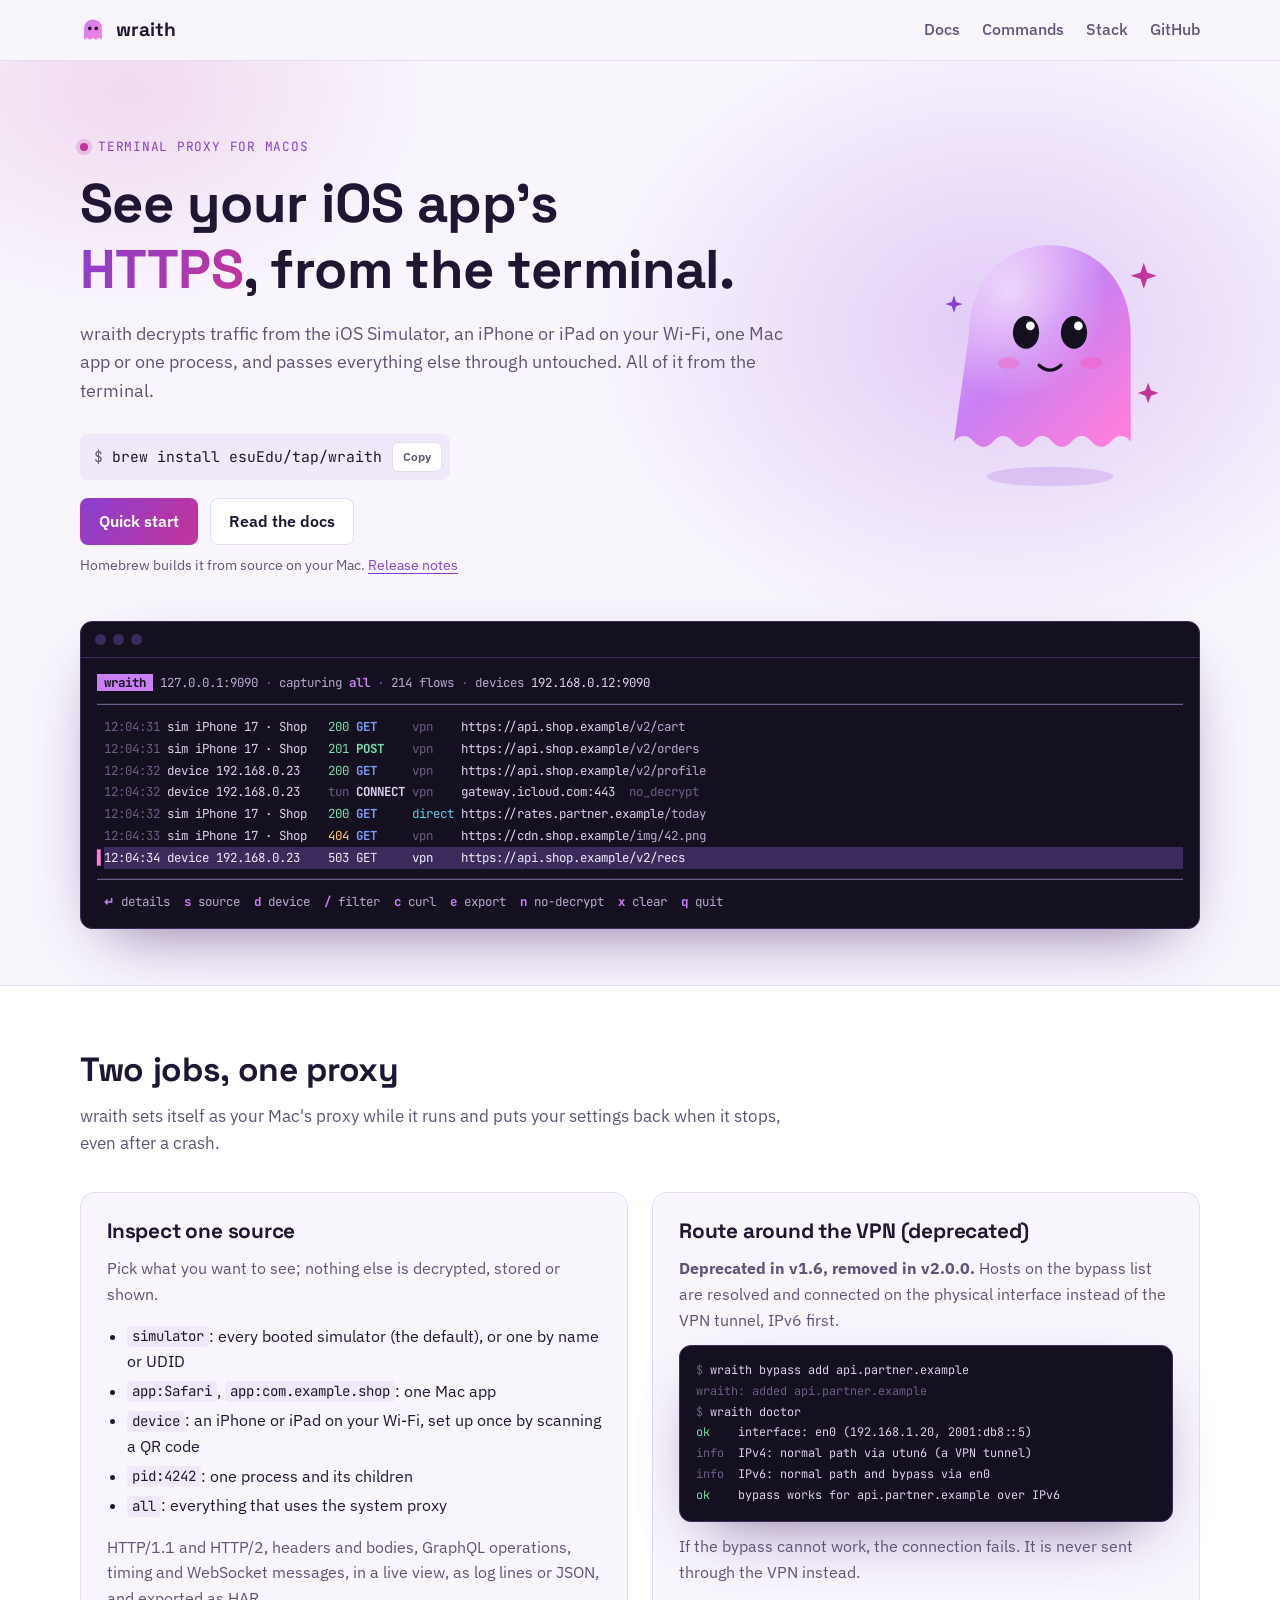
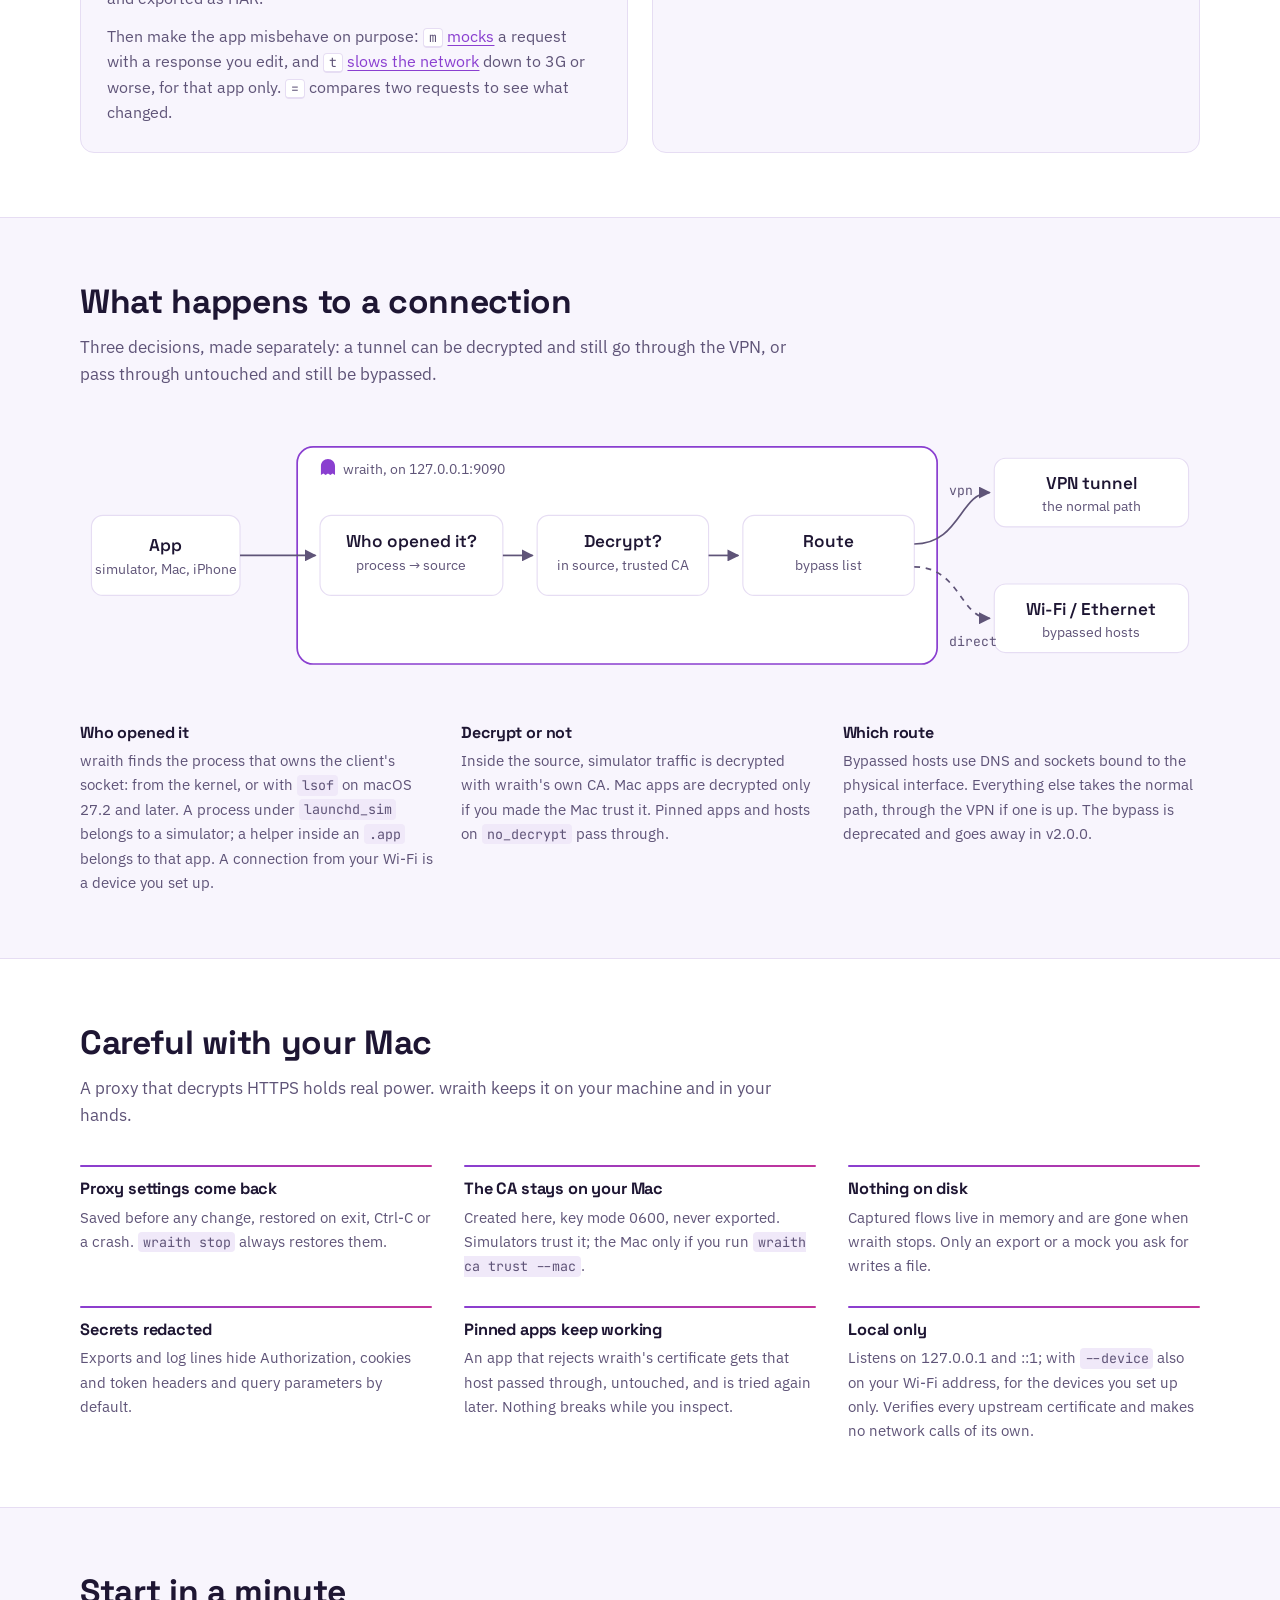
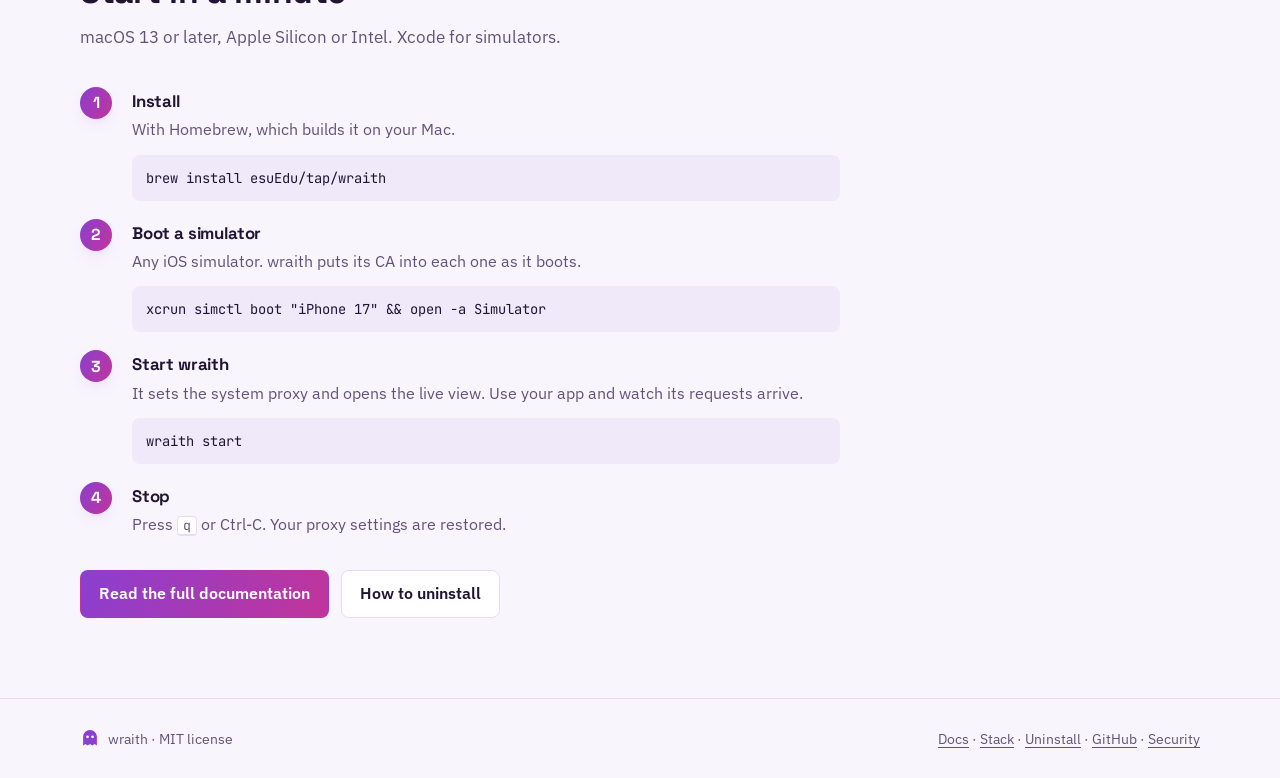
==== commit fe5040b4: "docs(site): macOS 27.2 and the deprecated bypass on home and docs - Home: who opened a connection co" ====
--- a/site/index.html
+++ b/site/index.html
@@ -171,9 +171,9 @@
         </svg>
       </div>
       <div class="flow-notes">
-        <div><h3>Who opened it</h3><p>wraith asks the kernel which process owns the client's socket. A process under <code>launchd_sim</code> belongs to a simulator; a helper inside an <code>.app</code> belongs to that app. A connection from your Wi-Fi is a device you set up.</p></div>
+        <div><h3>Who opened it</h3><p>wraith finds the process that owns the client's socket: from the kernel, or with <code>lsof</code> on macOS 27.2 and later. A process under <code>launchd_sim</code> belongs to a simulator; a helper inside an <code>.app</code> belongs to that app. A connection from your Wi-Fi is a device you set up.</p></div>
         <div><h3>Decrypt or not</h3><p>Inside the source, simulator traffic is decrypted with wraith's own CA. Mac apps are decrypted only if you made the Mac trust it. Pinned apps and hosts on <code>no_decrypt</code> pass through.</p></div>
-        <div><h3>Which route</h3><p>Bypassed hosts use DNS and sockets bound to the physical interface. Everything else takes the normal path, through the VPN if one is up.</p></div>
+        <div><h3>Which route</h3><p>Bypassed hosts use DNS and sockets bound to the physical interface. Everything else takes the normal path, through the VPN if one is up. The bypass is deprecated and goes away in v2.0.0.</p></div>
       </div>
     </div>
   </section>
@@ -185,9 +185,9 @@
       <div class="safety">
         <div><h3>Proxy settings come back</h3><p>Saved before any change, restored on exit, Ctrl-C or a crash. <code>wraith stop</code> always restores them.</p></div>
         <div><h3>The CA stays on your Mac</h3><p>Created here, key mode 0600, never exported. Simulators trust it; the Mac only if you run <code>wraith ca trust --mac</code>.</p></div>
-        <div><h3>Nothing on disk</h3><p>Captured flows live in memory and are gone when wraith stops. Only an export you ask for writes a file.</p></div>
+        <div><h3>Nothing on disk</h3><p>Captured flows live in memory and are gone when wraith stops. Only an export or a mock you ask for writes a file.</p></div>
         <div><h3>Secrets redacted</h3><p>Exports and log lines hide Authorization, cookies and token headers and query parameters by default.</p></div>
-        <div><h3>Fail closed</h3><p>A bypassed host that cannot be reached directly fails. It is never sent through the VPN instead.</p></div>
+        <div><h3>Pinned apps keep working</h3><p>An app that rejects wraith's certificate gets that host passed through, untouched, and is tried again later. Nothing breaks while you inspect.</p></div>
         <div><h3>Local only</h3><p>Listens on 127.0.0.1 and ::1; with <code>--device</code> also on your Wi-Fi address, for the devices you set up only. Verifies every upstream certificate and makes no network calls of its own.</p></div>
       </div>
     </div>
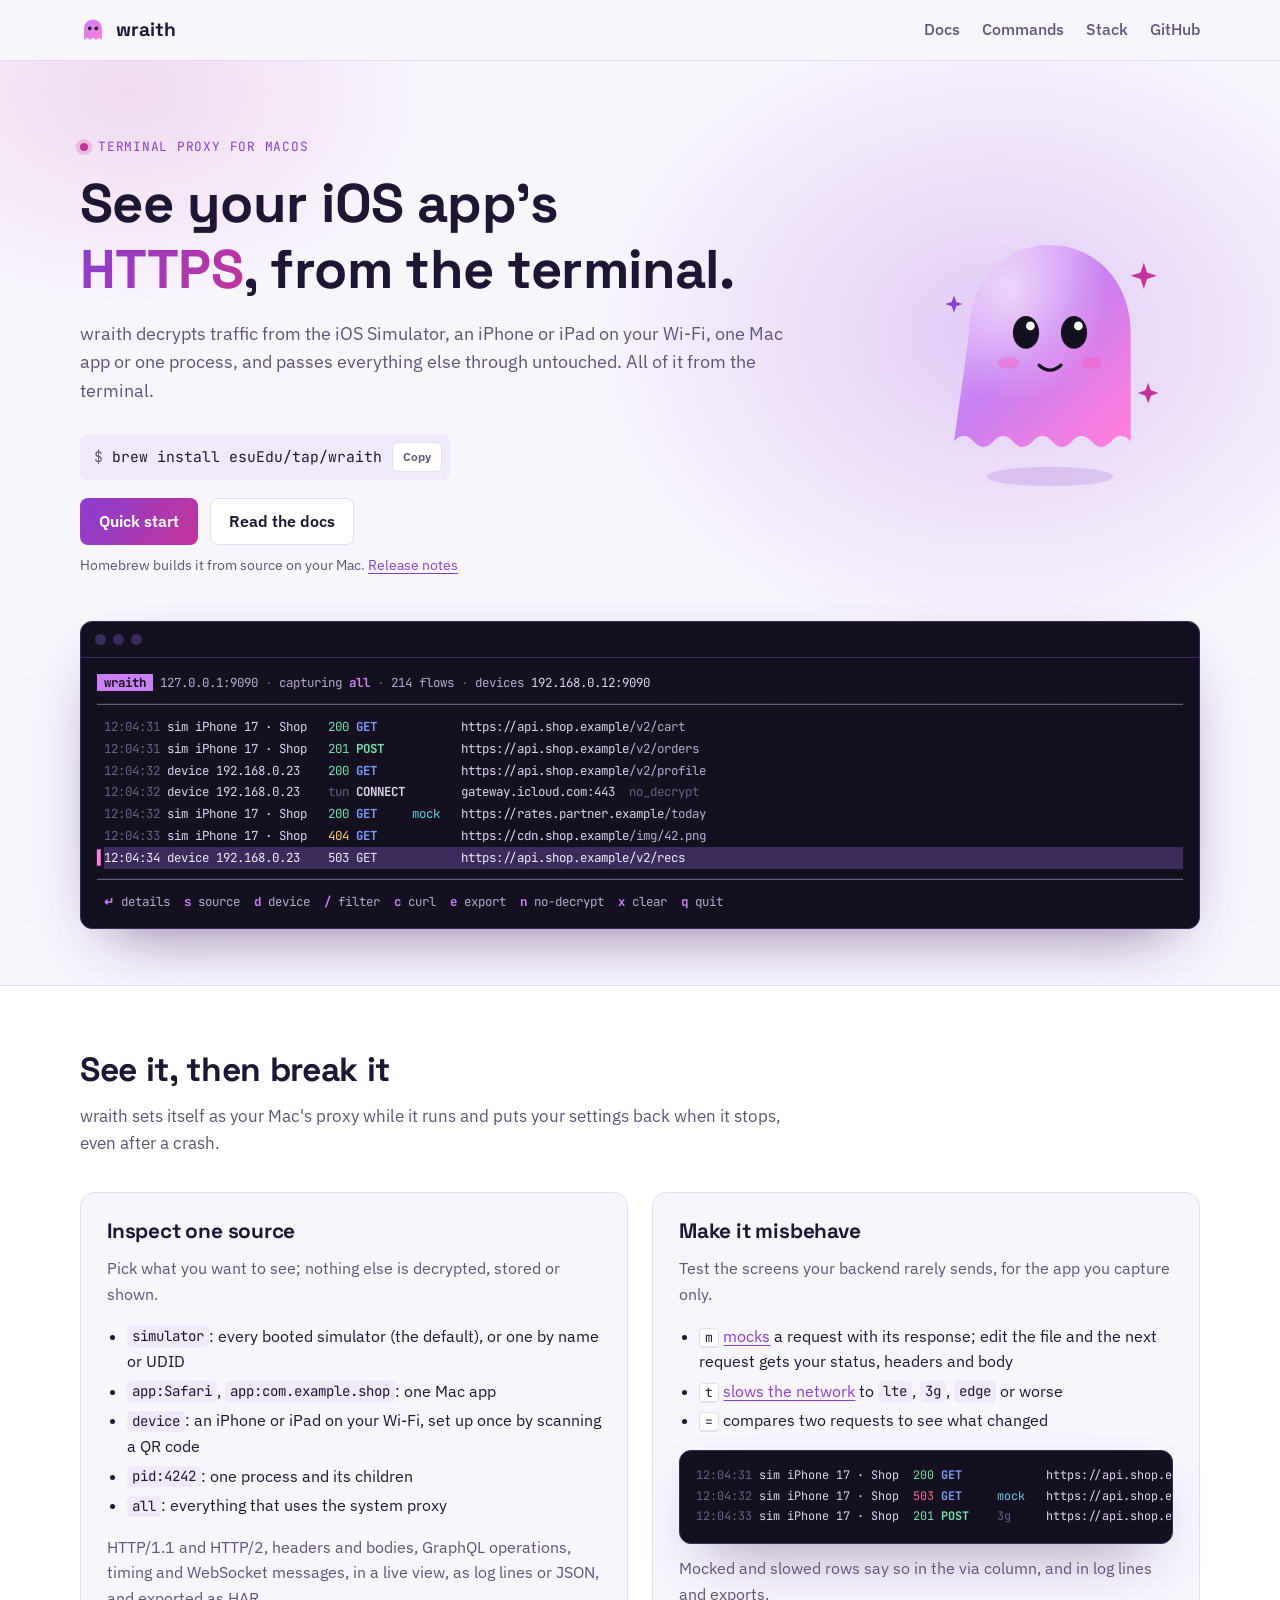
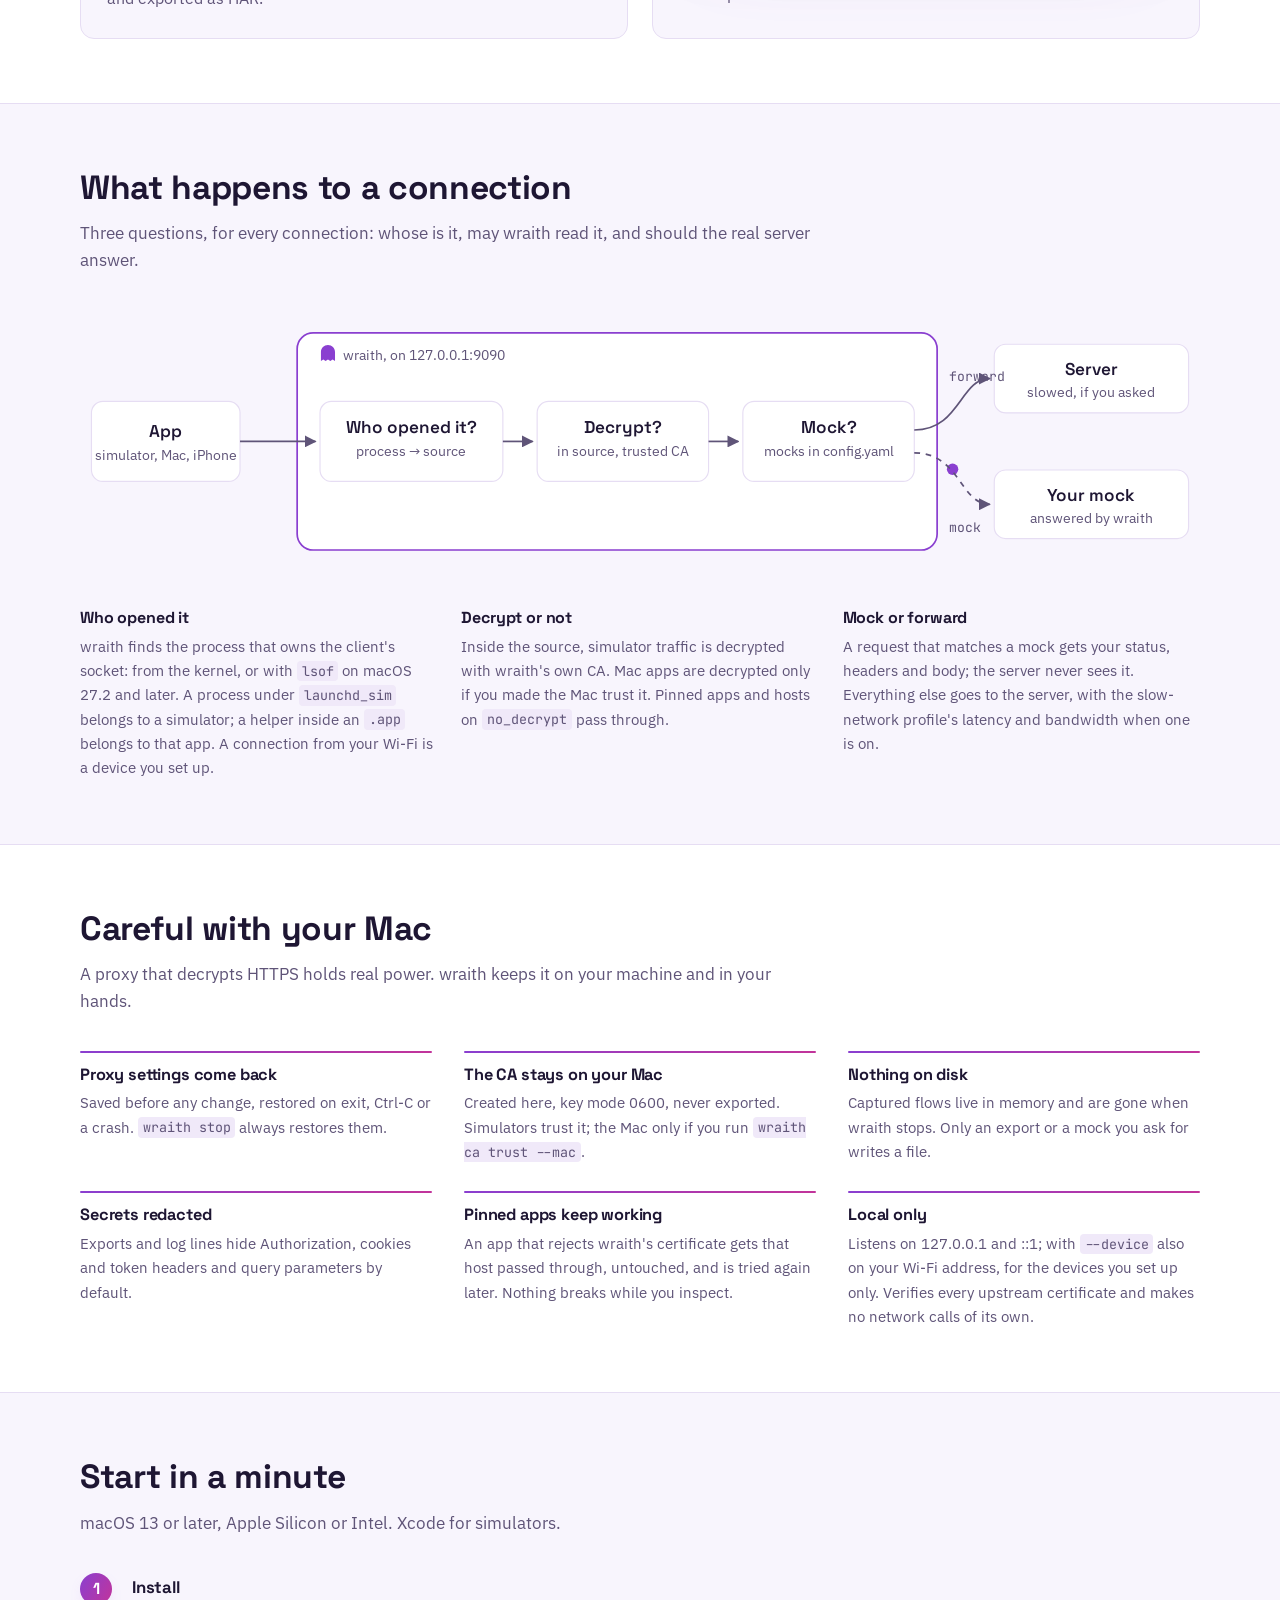
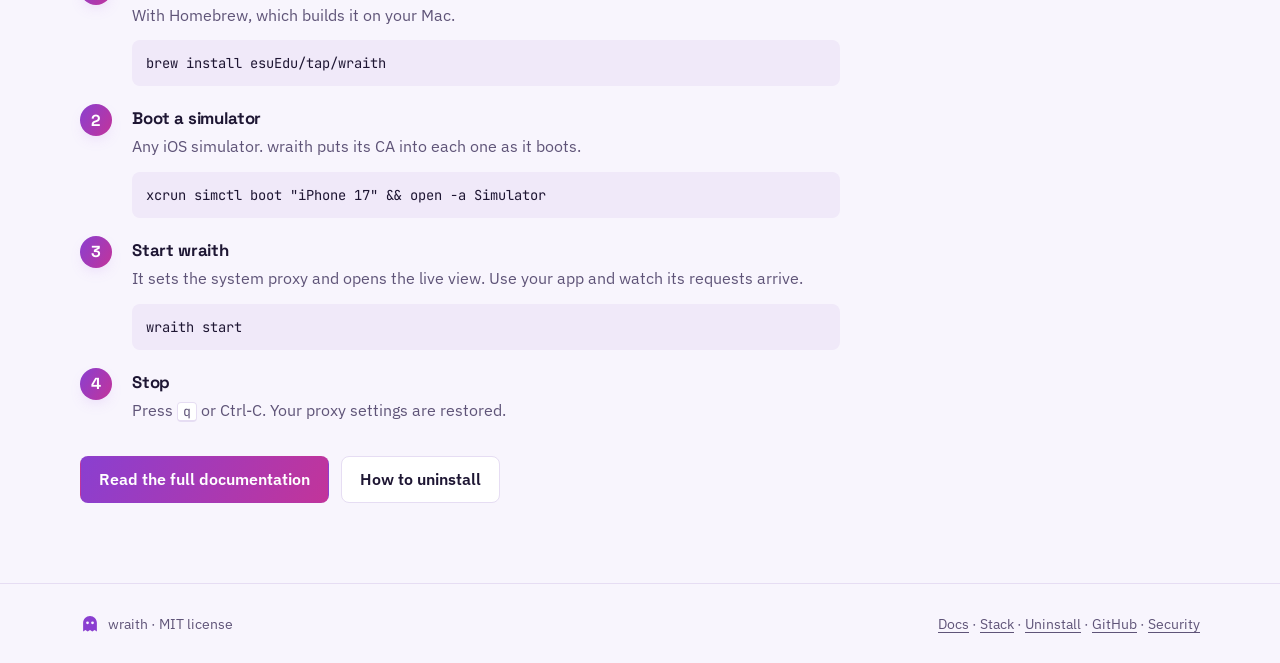
==== commit 77caa4bc: "docs(site): wraith only inspects: no VPN bypass - Home: "See it, then break it": Inspect one source," ====
--- a/site/index.html
+++ b/site/index.html
@@ -74,13 +74,13 @@
         <div class="chrome" aria-hidden="true"><i></i><i></i><i></i></div>
 <pre><span class="t-badge"> wraith </span> <span class="t-soft">127.0.0.1:9090</span><span class="t-dim"> · </span><span class="t-soft">capturing </span><span class="t-acc"><b>all</b></span><span class="t-dim"> · </span><span class="t-soft"><span id="live-count">214</span> flows</span><span class="t-dim"> · </span><span class="t-soft">devices </span>192.168.0.12:9090
 <span class="t-dim t-rule">────────────────────────────────────────────────────────────────────────────────────────────────────────────────────────────────────────────────────────────────────────────────────────────────────────</span>
-<span id="live-rows"><span class="live-row"> <span class="t-dim">12:04:31</span> sim iPhone 17 · Shop   <span class="t-ok">200</span> <span class="t-get">GET    </span> <span class="t-dim">vpn   </span> https://api.shop.example<span class="t-soft">/v2/cart</span>
-</span><span class="live-row"> <span class="t-dim">12:04:31</span> sim iPhone 17 · Shop   <span class="t-ok">201</span> <span class="t-post">POST   </span> <span class="t-dim">vpn   </span> https://api.shop.example<span class="t-soft">/v2/orders</span>
-</span><span class="live-row"> <span class="t-dim">12:04:32</span> device 192.168.0.23    <span class="t-ok">200</span> <span class="t-get">GET    </span> <span class="t-dim">vpn   </span> https://api.shop.example<span class="t-soft">/v2/profile</span>
-</span><span class="live-row"> <span class="t-dim">12:04:32</span> device 192.168.0.23    <span class="t-dim">tun</span> <b>CONNECT</b> <span class="t-dim">vpn   </span> gateway.icloud.com:443<span class="t-soft"></span>  <span class="t-dim">no_decrypt</span>
-</span><span class="live-row"> <span class="t-dim">12:04:32</span> sim iPhone 17 · Shop   <span class="t-ok">200</span> <span class="t-get">GET    </span> <span class="t-mag">direct</span> https://rates.partner.example<span class="t-soft">/today</span>
-</span><span class="live-row"> <span class="t-dim">12:04:33</span> sim iPhone 17 · Shop   <span class="t-warn">404</span> <span class="t-get">GET    </span> <span class="t-dim">vpn   </span> https://cdn.shop.example<span class="t-soft">/img/42.png</span>
-</span><span class="live-row"><span class="t-mark">▌</span><span class="t-sel">12:04:34 device 192.168.0.23    503 GET     vpn    https://api.shop.example/v2/recs</span>
+<span id="live-rows"><span class="live-row"> <span class="t-dim">12:04:31</span> sim iPhone 17 · Shop   <span class="t-ok">200</span> <span class="t-get">GET    </span>        https://api.shop.example<span class="t-soft">/v2/cart</span>
+</span><span class="live-row"> <span class="t-dim">12:04:31</span> sim iPhone 17 · Shop   <span class="t-ok">201</span> <span class="t-post">POST   </span>        https://api.shop.example<span class="t-soft">/v2/orders</span>
+</span><span class="live-row"> <span class="t-dim">12:04:32</span> device 192.168.0.23    <span class="t-ok">200</span> <span class="t-get">GET    </span>        https://api.shop.example<span class="t-soft">/v2/profile</span>
+</span><span class="live-row"> <span class="t-dim">12:04:32</span> device 192.168.0.23    <span class="t-dim">tun</span> <b>CONNECT</b>        gateway.icloud.com:443<span class="t-soft"></span>  <span class="t-dim">no_decrypt</span>
+</span><span class="live-row"> <span class="t-dim">12:04:32</span> sim iPhone 17 · Shop   <span class="t-ok">200</span> <span class="t-get">GET    </span> <span class="t-mag">mock  </span> https://rates.partner.example<span class="t-soft">/today</span>
+</span><span class="live-row"> <span class="t-dim">12:04:33</span> sim iPhone 17 · Shop   <span class="t-warn">404</span> <span class="t-get">GET    </span>        https://cdn.shop.example<span class="t-soft">/img/42.png</span>
+</span><span class="live-row"><span class="t-mark">▌</span><span class="t-sel">12:04:34 device 192.168.0.23    503 GET            https://api.shop.example/v2/recs</span>
 </span></span><span class="t-dim t-rule">────────────────────────────────────────────────────────────────────────────────────────────────────────────────────────────────────────────────────────────────────────────────────────────────────────</span>
  <span class="t-acc"><b>↵</b></span> <span class="t-soft">details</span>  <span class="t-acc"><b>s</b></span> <span class="t-soft">source</span>  <span class="t-acc"><b>d</b></span> <span class="t-soft">device</span>  <span class="t-acc"><b>/</b></span> <span class="t-soft">filter</span>  <span class="t-acc"><b>c</b></span> <span class="t-soft">curl</span>  <span class="t-acc"><b>e</b></span> <span class="t-soft">export</span>  <span class="t-acc"><b>n</b></span> <span class="t-soft">no-decrypt</span>  <span class="t-acc"><b>x</b></span> <span class="t-soft">clear</span>  <span class="t-acc"><b>q</b></span> <span class="t-soft">quit</span></pre>
       </figure>
@@ -89,7 +89,7 @@
 
   <section class="band alt gutter" aria-labelledby="jobs-title">
     <div class="container">
-      <h2 id="jobs-title">Two jobs, one proxy</h2>
+      <h2 id="jobs-title">See it, then break it</h2>
       <p class="intro">wraith sets itself as your Mac's proxy while it runs and puts your settings back when it stops, even after a crash.</p>
       <div class="jobs">
         <div class="job">
@@ -103,21 +103,21 @@
             <li><code>all</code>: everything that uses the system proxy</li>
           </ul>
           <p>HTTP/1.1 and HTTP/2, headers and bodies, GraphQL operations, timing and WebSocket messages, in a live view, as log lines or JSON, and exported as HAR.</p>
-          <p>Then make the app misbehave on purpose: <kbd>m</kbd> <a href="docs/#mocks">mocks</a> a request with a response you edit, and <kbd>t</kbd> <a href="docs/#slow-network">slows the network</a> down to 3G or worse, for that app only. <kbd>=</kbd> compares two requests to see what changed.</p>
         </div>
         <div class="job">
-          <h3>Route around the VPN (deprecated)</h3>
-          <p><strong>Deprecated in v1.6, removed in v2.0.0.</strong> Hosts on the bypass list are resolved and connected on the physical interface instead of the VPN tunnel, IPv6 first.</p>
+          <h3>Make it misbehave</h3>
+          <p>Test the screens your backend rarely sends, for the app you capture only.</p>
+          <ul>
+            <li><kbd>m</kbd> <a href="docs/#mocks">mocks</a> a request with its response; edit the file and the next request gets your status, headers and body</li>
+            <li><kbd>t</kbd> <a href="docs/#slow-network">slows the network</a> to <code>lte</code>, <code>3g</code>, <code>edge</code> or worse</li>
+            <li><kbd>=</kbd> compares two requests to see what changed</li>
+          </ul>
           <div class="terminal">
-<pre><span class="t-dim">$</span> wraith bypass add api.partner.example
-<span class="t-dim">wraith: added api.partner.example</span>
-<span class="t-dim">$</span> wraith doctor
-<span class="t-ok">ok</span>    interface: en0 (192.168.1.20, 2001:db8::5)
-<span class="t-dim">info</span>  IPv4: normal path via utun6 (a VPN tunnel)
-<span class="t-dim">info</span>  IPv6: normal path and bypass via en0
-<span class="t-ok">ok</span>    bypass works for api.partner.example over IPv6</pre>
+<pre><span class="t-dim">12:04:31</span> sim iPhone 17 · Shop  <span class="t-ok">200</span> <span class="t-get">GET    </span>        https://api.shop.example/v2/cart
+<span class="t-dim">12:04:32</span> sim iPhone 17 · Shop  <span class="t-bad">503</span> <span class="t-get">GET    </span> <span class="t-mag">mock  </span> https://api.shop.example/v2/recs
+<span class="t-dim">12:04:33</span> sim iPhone 17 · Shop  <span class="t-ok">201</span> <span class="t-post">POST   </span> <span class="t-dim">3g    </span> https://api.shop.example/v2/order</pre>
           </div>
-          <p>If the bypass cannot work, the connection fails. It is never sent through the VPN instead.</p>
+          <p>Mocked and slowed rows say so in the via column, and in log lines and exports.</p>
         </div>
       </div>
     </div>
@@ -126,10 +126,10 @@
   <section class="band gutter" aria-labelledby="flow-title">
     <div class="container">
       <h2 id="flow-title">What happens to a connection</h2>
-      <p class="intro">Three decisions, made separately: a tunnel can be decrypted and still go through the VPN, or pass through untouched and still be bypassed.</p>
+      <p class="intro">Three questions, for every connection: whose is it, may wraith read it, and should the real server answer.</p>
       <div class="flow-wrap">
         <svg class="flow" viewBox="0 0 980 230" role="img" aria-labelledby="flow-svg-title">
-          <title id="flow-svg-title">An app connects to wraith; wraith asks who opened the connection, whether to decrypt it, and which route to take, then connects to the server through the VPN or through Wi-Fi or Ethernet.</title>
+          <title id="flow-svg-title">An app connects to wraith; wraith asks who opened the connection, whether to decrypt it, and whether a mock answers it; otherwise it forwards the request to the server, slowed down if you asked.</title>
           <defs><marker id="arrow" viewBox="0 0 10 10" refX="9" refY="5" markerWidth="7" markerHeight="7" orient="auto-start-reverse"><path d="M0 0L10 5L0 10z" class="tip"/></marker></defs>
           <circle class="packet" r="5"><animateMotion dur="4.2s" repeatCount="indefinite" path="M75 115H655C770 115 770 60 885 60"/></circle>
           <circle class="packet b" r="5"><animateMotion dur="4.2s" begin="-1.4s" repeatCount="indefinite" path="M75 115H655C770 115 770 170 885 170"/></circle>
@@ -151,29 +151,29 @@
           <text class="sub" x="475" y="128" text-anchor="middle">in source, trusted CA</text>
 
           <rect class="box" x="580" y="80" width="150" height="70" rx="10"/>
-          <text class="label" x="655" y="108" text-anchor="middle">Route</text>
-          <text class="sub" x="655" y="128" text-anchor="middle">bypass list</text>
+          <text class="label" x="655" y="108" text-anchor="middle">Mock?</text>
+          <text class="sub" x="655" y="128" text-anchor="middle">mocks in config.yaml</text>
 
           <rect class="box" x="800" y="30" width="170" height="60" rx="10"/>
-          <text class="label" x="885" y="57" text-anchor="middle">VPN tunnel</text>
-          <text class="sub" x="885" y="76" text-anchor="middle">the normal path</text>
+          <text class="label" x="885" y="57" text-anchor="middle">Server</text>
+          <text class="sub" x="885" y="76" text-anchor="middle">slowed, if you asked</text>
           <rect class="box" x="800" y="140" width="170" height="60" rx="10"/>
-          <text class="label" x="885" y="167" text-anchor="middle">Wi-Fi / Ethernet</text>
-          <text class="sub" x="885" y="186" text-anchor="middle">bypassed hosts</text>
+          <text class="label" x="885" y="167" text-anchor="middle">Your mock</text>
+          <text class="sub" x="885" y="186" text-anchor="middle">answered by wraith</text>
 
           <path class="edge" d="M140 115H206" marker-end="url(#arrow)"/>
           <path class="edge" d="M370 115H396" marker-end="url(#arrow)"/>
           <path class="edge" d="M550 115H576" marker-end="url(#arrow)"/>
           <path class="edge" d="M730 105C770 105 770 60 796 60" marker-end="url(#arrow)"/>
           <path class="edge alt" d="M730 125C770 125 770 170 796 170" marker-end="url(#arrow)"/>
-          <text class="edge-label" x="760" y="62">vpn</text>
-          <text class="edge-label" x="760" y="194">direct</text>
+          <text class="edge-label" x="760" y="62">forward</text>
+          <text class="edge-label" x="760" y="194">mock</text>
         </svg>
       </div>
       <div class="flow-notes">
         <div><h3>Who opened it</h3><p>wraith finds the process that owns the client's socket: from the kernel, or with <code>lsof</code> on macOS 27.2 and later. A process under <code>launchd_sim</code> belongs to a simulator; a helper inside an <code>.app</code> belongs to that app. A connection from your Wi-Fi is a device you set up.</p></div>
         <div><h3>Decrypt or not</h3><p>Inside the source, simulator traffic is decrypted with wraith's own CA. Mac apps are decrypted only if you made the Mac trust it. Pinned apps and hosts on <code>no_decrypt</code> pass through.</p></div>
-        <div><h3>Which route</h3><p>Bypassed hosts use DNS and sockets bound to the physical interface. Everything else takes the normal path, through the VPN if one is up. The bypass is deprecated and goes away in v2.0.0.</p></div>
+        <div><h3>Mock or forward</h3><p>A request that matches a mock gets your status, headers and body; the server never sees it. Everything else goes to the server, with the slow-network profile's latency and bandwidth when one is on.</p></div>
       </div>
     </div>
   </section>
